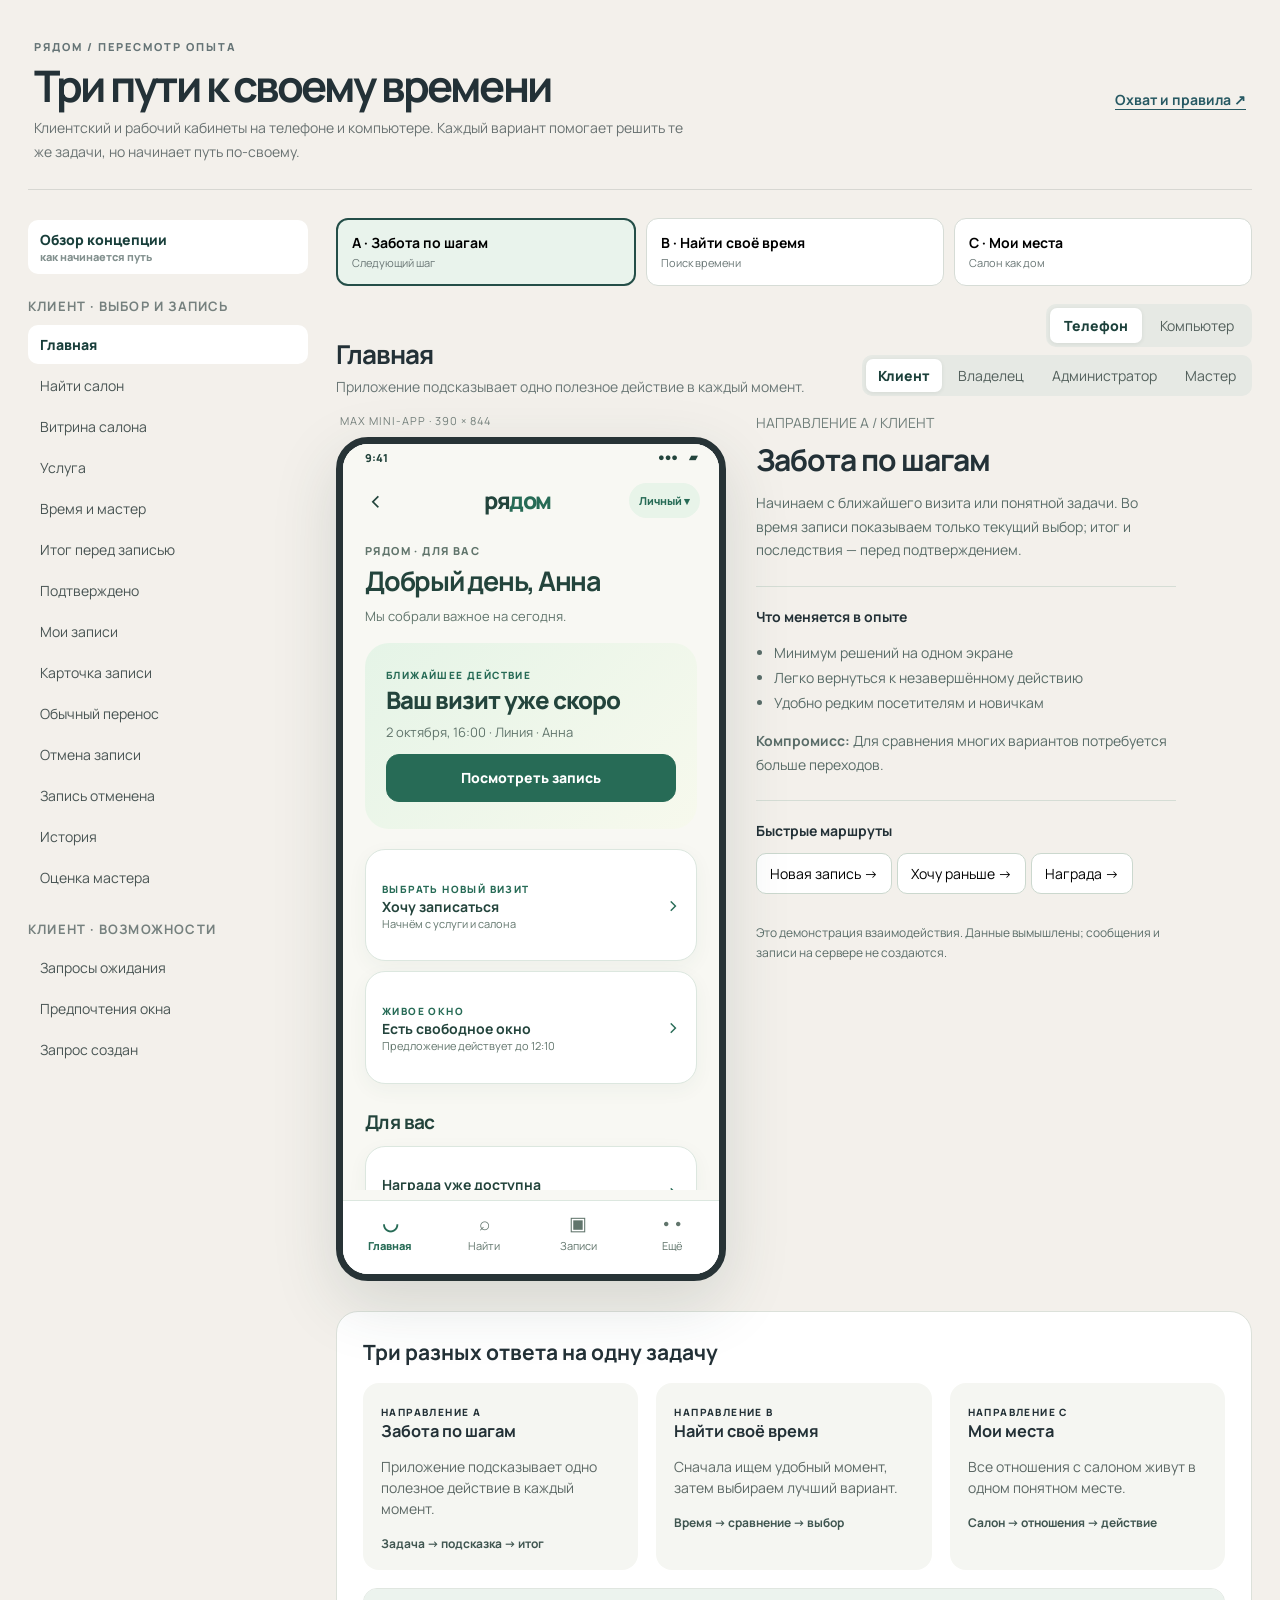
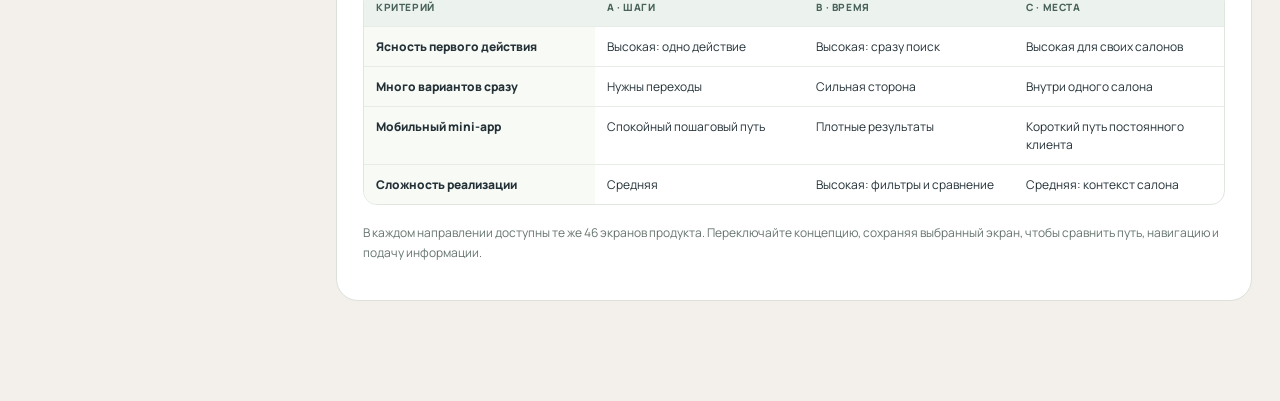
==== index.html @ b25e432c "Publish Ryadom UX design preview" ====
<!doctype html><html lang="ru"><head><meta charset="utf-8"><meta name="viewport" content="width=device-width,initial-scale=1"><title>Рядом · три пути к хорошему опыту</title><link rel="stylesheet" href="style.css"><link rel="stylesheet" href="desktop.css"></head><body><div id="app"></div><script src="desktop.js"></script><script src="app.js"></script></body></html>
---- style.css ----
@import url('https://fonts.googleapis.com/css2?family=DM+Sans:wght@400;500;600;700&family=Manrope:wght@400;500;600;700;800&display=swap');
:root{font-family:Manrope,Arial,sans-serif;color:#233137;background:#f3f0eb;font-size:14px}*{box-sizing:border-box}body{margin:0}button,input,select,textarea{font:inherit}button{cursor:pointer}button:focus-visible,input:focus-visible,select:focus-visible,textarea:focus-visible,a:focus-visible{outline:3px solid #e5885a;outline-offset:3px}button:disabled{cursor:not-allowed;opacity:.55}a{text-decoration:none;color:inherit}.page{min-height:100vh}.lab{max-width:1480px;margin:0 auto;padding:22px 28px 70px;display:grid;grid-template-columns:280px minmax(0,1fr);gap:28px}.lab-head{grid-column:1/-1;display:flex;justify-content:space-between;align-items:center;gap:28px;padding:14px 6px 26px;border-bottom:1px solid #d7d7d2}.lab-head h1{font-size:clamp(29px,3.4vw,52px);line-height:1.09;letter-spacing:-2.5px;margin:7px 0}.lab-head p{margin:0;color:#697272;max-width:665px;line-height:1.65}.lab-head .label{font-size:11px;letter-spacing:2px;font-weight:800;color:#657476}.link{color:#275963;font-weight:700;text-decoration:underline;text-underline-offset:4px}.lab-nav{position:sticky;top:20px;height:calc(100vh - 40px);overflow:auto;scrollbar-width:thin}.lab-nav h2{font-size:13px;letter-spacing:1.2px;text-transform:uppercase;color:#75807e;margin:23px 0 10px}.lab-nav button{display:block;width:100%;text-align:left;padding:10px 12px;border:0;border-radius:10px;background:none;color:#485453;margin:2px 0}.lab-nav button:hover,.lab-nav button.active{background:#fff;color:#183e3a;font-weight:800}.lab-nav small{font-size:11px;display:block;color:#82908e}.concepts{display:flex;gap:10px;flex-wrap:wrap;margin:0 0 18px}.concepts button{flex:1;min-width:128px;border:1px solid #d6dcd6;border-radius:12px;background:#fff;padding:13px 14px;text-align:left}.concepts button strong{display:block;font-size:14px}.concepts button small{font-size:11px;color:#697675}.concepts button.active{border:2px solid #244e48;background:#e9f3ec}.concepts button.active.b{border-color:#235071;background:#e9f1f5}.concepts button.active.c{border-color:#745333;background:#f7eee2}.stage{min-width:0}.stage-top{display:grid;grid-template-columns:1fr auto;gap:16px;align-items:end;margin-bottom:17px}.stage-top h2{font-size:26px;letter-spacing:-1px;margin:0}.stage-top p{color:#697675;margin:5px 0 0}.stage-top .mode{display:flex;gap:4px;padding:4px;background:#e6e9e4;border-radius:10px}.mode button{padding:7px 12px;border:0;border-radius:7px;background:transparent;color:#53605c}.mode button.active{background:#fff;color:#1c413b;font-weight:800;box-shadow:0 1px 4px #26333317}.stage-body{display:flex;gap:30px;align-items:flex-start}.device-wrap{flex:0 0 390px}.device-label{font-size:11px;letter-spacing:1px;color:#76817d;margin:0 0 9px 4px}.device{width:390px;height:844px;overflow:hidden;border-radius:32px;background:white;box-shadow:0 22px 65px #29403c26;border:7px solid #273336;position:relative}.device .app-screen{height:830px}.explain{flex:1;min-width:220px;max-width:420px}.explain .eyebrow{color:#72807c}.explain h3{font-size:30px;line-height:1.18;letter-spacing:-1px;margin:10px 0 14px}.explain p{line-height:1.68;color:#596c68}.explain .why{border-top:1px solid #d5ddd5;margin:24px 0;padding-top:20px}.explain .why h4{margin:0 0 8px}.explain ul{padding-left:18px;line-height:1.8;color:#596c68}.explain .journey button{margin:5px 5px 5px 0;padding:10px 13px;border:1px solid #cbd8ce;background:white;border-radius:10px}.compare{background:#fff;border:1px solid #dce1da;border-radius:22px;margin:30px 0;padding:26px}.compare h2{margin-top:0}.compare-grid{display:grid;grid-template-columns:repeat(3,1fr);gap:18px}.compare-grid article{padding:18px;border-radius:16px;background:#f5f6f2}.compare-grid h3{margin:0 0 7px}.compare-grid p{color:#5c6865;line-height:1.5}.compare-grid strong{font-size:12px;color:#3f5550}.bottom-note{font-size:12px;line-height:1.6;color:#66746d;margin-top:18px}.app-screen{--bg:#f8f8f3;--paper:#fff;--ink:#23443c;--muted:#61756c;--accent:#276b56;--light:#e8f4e9;--line:#dce7df;--radius:20px;background:var(--bg);color:var(--ink);font-family:Manrope,Arial,sans-serif;position:relative;overflow:hidden}.app-screen.b{--bg:#f1f5f7;--paper:#fff;--ink:#203748;--muted:#647b87;--accent:#225b83;--light:#dfeef5;--line:#d5e2e8;--radius:12px;font-family:'DM Sans',Arial,sans-serif}.app-screen.c{--bg:#fcf7f0;--paper:#fffefa;--ink:#49372b;--muted:#817162;--accent:#915e3f;--light:#f5e8d9;--line:#eaded1;--radius:27px;font-family:Manrope,Arial,sans-serif}.status{height:27px;display:flex;align-items:center;justify-content:space-between;padding:0 22px;font-size:11px;font-weight:800;background:var(--bg)}.app-top{height:59px;display:flex;align-items:center;justify-content:space-between;padding:0 19px}.app-top .brand{font-weight:800;letter-spacing:-1.5px;font-size:23px}.app-top .brand span{color:var(--accent)}.app-top .back{border:0;background:transparent;font-size:26px;color:var(--ink);width:44px;height:44px;text-align:left}.app-top .space{background:var(--light);border:0;color:var(--accent);border-radius:99px;font-size:11px;font-weight:800;padding:8px 10px}.scroll{height:calc(100% - 170px);overflow:auto;padding:13px 22px 35px;scrollbar-width:thin;scrollbar-color:var(--line) transparent}.app-screen.b .scroll{padding-top:6px}.app-screen.c .scroll{padding:18px 24px 35px}.bottom{height:74px;background:var(--paper);border-top:1px solid var(--line);display:flex;justify-content:space-around;align-items:center;padding-bottom:12px;position:absolute;bottom:0;width:100%}.bottom button{border:0;background:transparent;color:var(--muted);font-size:11px;min-width:70px;min-height:48px;display:flex;flex-direction:column;align-items:center;justify-content:center;gap:2px}.bottom button.active{color:var(--accent);font-weight:800}.bottom .ico{font-size:19px}.home-line{font-size:11px;color:var(--muted);font-weight:800;letter-spacing:1.4px;text-transform:uppercase;margin-bottom:8px}.app-screen h1{font-size:27px;line-height:1.14;letter-spacing:-1.25px;margin:0 0 10px}.app-screen h2{font-size:19px;letter-spacing:-.6px;margin:25px 0 11px}.app-screen h3{font-size:15px;margin:0 0 4px}.sub{color:var(--muted);line-height:1.55;font-size:13px;margin:0 0 16px}.paper{background:var(--paper);border:1px solid var(--line);border-radius:var(--radius);padding:16px;margin:10px 0;box-shadow:0 3px 12px #29433908}.app-screen.a .paper{box-shadow:0 6px 20px #2c543c0c}.app-screen.b .paper{box-shadow:none}.app-screen.c .paper{border-color:#efe5d8;box-shadow:0 9px 25px #7755380b}.paper.soft{background:var(--light);border-color:transparent}.paper.warn{background:#fff4e7;border-color:#f0dcc0}.paper.error{background:#fff0ec;border-color:#efc5ba}.paper.good{background:#e8f5ee;border-color:#c4e6d0}.row{display:flex;align-items:center;justify-content:space-between;gap:12px}.row>div{min-width:0}.row strong{font-size:14px}.mini{color:var(--muted);font-size:11px;line-height:1.5}.kicker{font-size:10px;font-weight:800;letter-spacing:1.4px;text-transform:uppercase;color:var(--accent)}.big{font-size:34px;font-weight:800;letter-spacing:-2px}.pill{display:inline-flex;padding:5px 9px;border-radius:99px;background:var(--light);color:var(--accent);font-size:10px;font-weight:800}.pill.warn{background:#fff0d6;color:#93651f}.pill.ok{background:#e1f2e5;color:#227548}.art{height:142px;border-radius:var(--radius);background:linear-gradient(140deg,#d5e7d8,#f1e7cf);position:relative;overflow:hidden;margin:12px 0 22px}.art:before,.art:after{content:'';position:absolute;border:15px solid #ffffff94;width:140px;height:140px;border-radius:50%;right:20px;top:-30px}.art:after{right:100px;top:45px;width:105px;height:105px;border-width:10px}.art span{position:absolute;left:21px;top:25px;font-size:27px;letter-spacing:-1px;font-weight:800;z-index:2;color:#315747;max-width:165px}.art small{position:absolute;left:21px;bottom:18px;z-index:2;color:#315747}.app-screen.b .art{background:linear-gradient(135deg,#d7eaf3,#a8c8dd);border-radius:12px}.app-screen.b .art span,.app-screen.b .art small{color:#1d4f70}.app-screen.c .art{background:linear-gradient(135deg,#efd7bb,#fcf0dc);height:180px}.app-screen.c .art span,.app-screen.c .art small{color:#79543a}.btn{width:100%;min-height:48px;border-radius:13px;border:1px solid var(--accent);background:var(--accent);color:white;font-weight:800;padding:10px 16px;text-align:center;margin:6px 0}.btn.secondary{background:var(--paper);color:var(--accent)}.btn.ghost{background:transparent;border-color:transparent;color:var(--accent);text-align:left;padding-left:0}.btn.danger{background:#a84739;border-color:#a84739}.app-screen.c .btn{border-radius:100px}.app-screen.b .btn{border-radius:9px}.btn.inline{width:auto;padding:9px 15px;min-height:42px}.app-screen input,.app-screen select,.app-screen textarea{border:1px solid var(--line);border-radius:12px;background:#fff;color:var(--ink);padding:11px 12px;width:100%;min-height:44px;outline:none}.app-screen textarea{min-height:80px}.app-screen label{display:block;font-size:12px;font-weight:700;margin:12px 0 5px}.app-screen .checks label{display:inline-flex;align-items:center;gap:6px;margin:4px 5px 4px 0;border:1px solid var(--line);padding:7px 8px;border-radius:10px;font-size:11px;min-height:40px}.app-screen .checks input{width:auto;min-height:0;accent-color:var(--accent)}.chips{display:flex;gap:7px;overflow:auto;padding:3px 0 7px;scrollbar-width:none}.chips button{flex:0 0 auto;min-height:39px;border:1px solid var(--line);border-radius:99px;padding:7px 13px;color:var(--ink);background:var(--paper);font-size:12px}.chips button.sel{background:var(--accent);border-color:var(--accent);color:white}.meta-list{display:grid;grid-template-columns:auto 1fr;gap:10px 16px;padding:6px 0}.meta-list dt{color:var(--muted);font-size:12px}.meta-list dd{margin:0;font-weight:700;font-size:13px;text-align:right}.divider{border:0;border-top:1px solid var(--line);margin:14px 0}.touch{display:block;width:100%;border:0;background:transparent;text-align:left;color:inherit;padding:0;min-height:44px}.touch+.touch{border-top:1px solid var(--line)}.touch:focus-visible{outline:3px solid #e5885a}.touch-row{display:flex;align-items:center;justify-content:space-between;gap:10px;padding:12px 0}.touch-row .arrow{font-size:22px;color:var(--accent)}.progress{display:flex;gap:7px}.progress i{flex:1;height:8px;border-radius:8px;background:var(--line)}.progress i.on{background:var(--accent)}.empty-icon{font-size:32px;display:block;margin-bottom:12px}.workspace-menu{display:grid;gap:8px}.workspace-menu button{border:1px solid var(--line);background:var(--paper);border-radius:14px;text-align:left;padding:16px;color:var(--ink);min-height:72px}.workspace-menu button strong{display:block}.workspace-menu button small{color:var(--muted)}.step-head{display:flex;gap:7px;margin:0 0 18px}.step-head i{height:4px;background:var(--line);flex:1;border-radius:4px}.step-head i.on{background:var(--accent)}.grid-two{display:grid;grid-template-columns:1fr 1fr;gap:9px}.choice{background:var(--paper);border:1px solid var(--line);border-radius:14px;padding:13px;text-align:left;color:var(--ink);min-height:68px;width:100%}.choice.sel{border:2px solid var(--accent);background:var(--light)}.choice strong{display:block}.choice small{color:var(--muted)}.app-screen.b .time-grid{display:grid;grid-template-columns:repeat(3,1fr);gap:8px}.time-grid button{border:1px solid var(--line);background:var(--paper);border-radius:11px;padding:12px 6px;color:var(--ink);min-height:52px;font-weight:700}.time-grid button.sel{background:var(--accent);color:white}.app-screen.c .time-grid{display:flex;overflow:auto;gap:8px}.app-screen.c .time-grid button{min-width:86px}.timeline{border-left:2px solid var(--line);margin-left:6px;padding-left:16px}.timeline article{position:relative;padding:4px 0 22px}.timeline article:before{content:'';position:absolute;left:-22px;top:7px;width:10px;height:10px;border-radius:50%;background:var(--accent)}.drawer{background:var(--paper);border-radius:22px 22px 0 0;padding:18px;border-top:1px solid var(--line)}.app-screen.b .drawer{border-radius:12px}.filter-band{background:var(--paper);border:1px solid var(--line);padding:12px;border-radius:12px;margin:8px 0}.search-input{display:flex;gap:7px;align-items:center;background:var(--paper);border:1px solid var(--line);border-radius:13px;padding:0 10px}.search-input input{border:0;background:transparent}.app-screen.c .salon-tabs{display:flex;gap:14px;border-bottom:1px solid var(--line);margin:10px 0 20px}.salon-tabs button{border:0;background:transparent;color:var(--muted);padding:10px 0;font-size:12px}.salon-tabs button.sel{color:var(--accent);font-weight:800;border-bottom:2px solid var(--accent)}.desktop{width:min(100%,1000px);min-height:670px;background:var(--bg);border:1px solid var(--line);border-radius:22px;overflow:hidden;display:grid;grid-template-columns:206px 1fr;box-shadow:0 20px 50px #29403c17}.desktop aside{background:var(--paper);border-right:1px solid var(--line);padding:25px 15px}.desktop aside strong{display:block;font-size:22px;margin:0 0 20px}.desktop aside button{width:100%;border:0;background:transparent;border-radius:10px;padding:12px;text-align:left;color:var(--muted)}.desktop aside button.sel{background:var(--light);color:var(--accent);font-weight:800}.desktop main{padding:30px 33px}.desktop h2{margin:0;font-size:26px}.desktop .board{display:grid;grid-template-columns:repeat(3,1fr);gap:12px;margin-top:22px}.desktop .paper{margin:0}.desktop .table{background:var(--paper);border:1px solid var(--line);border-radius:16px;margin-top:22px;overflow:hidden}.desktop .table-row{display:grid;grid-template-columns:1fr 1fr 1.4fr .8fr;padding:15px 20px;border-bottom:1px solid var(--line);font-size:13px}.desktop .table-row:last-child{border:0}.desktop .table-row.head{font-size:11px;font-weight:800;color:var(--muted)}.desktop .wide-timeline{display:grid;grid-template-columns:58px repeat(3,1fr);gap:8px;margin-top:20px}.desktop .wide-timeline>div{border-bottom:1px solid var(--line);min-height:65px;padding:6px;font-size:12px}.desktop .wide-timeline .block{background:var(--light);border-radius:10px;padding:12px;font-size:13px}.desktop .workhero{display:flex;justify-content:space-between;gap:18px;margin-top:10px}.desktop .workhero p{color:var(--muted)}.desktop .workhero button{width:auto;padding:10px 18px}.app-screen.b .step-head{display:none}.app-screen.b .booking-layout .paper{border-left:3px solid var(--accent)}.app-screen.c .booking-layout .paper{border-radius:25px}.app-screen.c .salon-header{font-size:11px;color:var(--accent);font-weight:800;letter-spacing:.9px;text-transform:uppercase}.app-screen.a .task-hero{background:linear-gradient(135deg,#e5f4e7,#f7f9ed);border-radius:24px;padding:21px;margin:5px 0 20px}.task-hero .big{font-size:24px;letter-spacing:-1px}.app-screen.b .task-hero{background:#dcecf5;border-radius:12px}.app-screen.c .task-hero{background:#f7e9d8;border-radius:28px}.app-screen.b .search-heading{font-size:32px}.app-screen.c .salon-portal{border-radius:27px;background:var(--light);padding:20px}.app-screen.c .salon-portal h1{margin:4px 0}.top-actions{display:flex;gap:6px;align-items:center}.top-actions button{border:0;background:var(--light);color:var(--accent);min-height:35px;border-radius:99px;padding:5px 10px;font-size:11px;font-weight:800}.spark{font-size:21px;color:var(--accent)}@media(max-width:1100px){.stage-body{flex-direction:column}.lab{grid-template-columns:230px minmax(0,1fr)}.device-wrap{flex:0 0 auto}}@media(max-width:760px){.lab{display:block;padding:16px 12px}.lab-head{display:block;padding-bottom:14px}.lab-head h1{letter-spacing:-1.5px}.lab-head p{font-size:12px}.lab-nav{position:static;height:auto;max-height:120px;overflow:auto;display:flex;gap:10px;align-items:flex-start;border-bottom:1px solid #ddd;padding:0 0 10px}.lab-nav h2{display:none}.lab-nav button{width:auto;white-space:nowrap;border:1px solid #d9ded8;padding:8px 12px}.stage-top{display:block}.stage-top h2{font-size:20px}.stage-body{align-items:center;gap:14px}.device{max-width:calc(100vw - 24px);height:844px}.device-wrap{max-width:100%}.explain{padding:12px}.compare-grid{grid-template-columns:1fr}.compare{padding:18px}.stage-top .mode{margin:10px 0}}
.comparison-table{margin-top:18px;border:1px solid #e0e6e0;border-radius:14px;overflow:hidden}.comparison-row{display:grid;grid-template-columns:1.1fr repeat(3,1fr);border-top:1px solid #e7ece6}.comparison-row:first-child{border-top:0}.comparison-row span{padding:11px 12px;font-size:12px;line-height:1.45}.comparison-row span:first-child{font-weight:800;background:#f8faf6}.comparison-row.head{background:#ecf3ee;color:#49635a;font-weight:800}.comparison-row.head span{font-size:10px;letter-spacing:.6px}.comparison-row.head span:first-child{background:#ecf3ee}@media(max-width:760px){.comparison-table{overflow-x:auto}.comparison-row{min-width:650px}}
---- desktop.css ----
.stage-controls{display:flex;flex-direction:column;align-items:flex-end;gap:8px}.view-mode{display:flex;gap:4px;padding:4px;background:#e6e9e4;border-radius:10px}.view-mode button{border:0;border-radius:7px;background:transparent;color:#53605c;padding:8px 14px}.view-mode button.active{background:#fff;color:#1c413b;font-weight:800;box-shadow:0 1px 4px #26333317}.desktop-preview{width:100%;overflow-x:auto;padding-bottom:15px;scrollbar-width:thin}.desktop-preview .device-label{margin-bottom:10px}.desktop-product{width:100%;min-width:960px;min-height:780px;display:grid;grid-template-columns:214px minmax(0,1fr);border:1px solid var(--line);border-radius:22px;box-shadow:0 20px 50px #29403c16}.desktop-rail{background:var(--paper);border-right:1px solid var(--line);padding:27px 14px 20px;display:flex;flex-direction:column}.desktop-logo{font-size:27px;font-weight:800;letter-spacing:-2px;margin:0 10px;color:var(--ink)}.desktop-logo span{color:var(--accent)}.desktop-rail-caption{margin:3px 10px 27px;color:var(--muted);font-size:11px}.desktop-rail nav{display:grid;gap:3px}.desktop-rail nav button,.desktop-switch{border:0;background:transparent;text-align:left;padding:11px 13px;min-height:42px;border-radius:10px;color:var(--muted);font-size:12px}.desktop-rail nav button:hover,.desktop-rail nav button.active{background:var(--light);color:var(--accent);font-weight:800}.desktop-switch{margin-top:auto;color:var(--accent);font-weight:800}.desktop-workspace{min-width:0}.desktop-bar{height:64px;border-bottom:1px solid var(--line);display:flex;align-items:center;justify-content:space-between;padding:0 30px;background:var(--paper);font-size:12px;color:var(--muted)}.desktop-bar span:first-child{color:var(--ink);font-weight:800}.desktop-columns{display:grid;grid-template-columns:minmax(0,1fr) 260px;gap:24px;padding:28px;min-height:710px}.desktop-content{min-width:0}.desktop-content h1{font-size:34px;letter-spacing:-1.5px}.desktop-content h2{font-size:21px;margin-top:25px}.desktop-content .sub{font-size:14px}.desktop-content .home-line{margin-bottom:12px}.desktop-content .paper{padding:18px}.desktop-content>.btn,.desktop-content>form>.btn{width:auto;min-width:220px;margin-right:9px}.desktop-content .task-hero{padding:28px}.desktop-content .task-hero .big{font-size:30px}.desktop-content .task-hero .btn{width:auto;min-width:220px}.desktop-content .art{height:220px}.desktop-content .art span{font-size:36px;max-width:300px}.desktop-content .salon-portal{padding:28px}.desktop-content .salon-portal .btn{max-width:260px}.desktop-content .grid-two{gap:14px}.desktop-content .time-grid{display:grid;grid-template-columns:repeat(4,minmax(0,1fr));gap:9px}.desktop-context{border-left:1px solid var(--line);padding-left:23px}.desktop-context h3{font-size:19px;line-height:1.3;margin:9px 0 14px}.desktop-context .paper{padding:13px;margin:12px 0}.desktop-context .touch-row{padding:2px 0}.context-stat{display:flex;align-items:baseline;gap:9px;padding:12px 0;border-bottom:1px solid var(--line)}.context-stat b{font-size:27px;color:var(--accent)}.context-stat span{font-size:12px;color:var(--muted)}.desktop-steps{list-style:none;margin:10px 0 22px;padding:0;counter-reset:step}.desktop-steps li{counter-increment:step;position:relative;padding:0 0 18px 32px}.desktop-steps li:before{content:counter(step);position:absolute;left:0;top:0;width:22px;height:22px;display:grid;place-items:center;border-radius:50%;background:var(--light);color:var(--accent);font-size:11px;font-weight:800}.desktop-steps b{display:block;font-size:12px}.desktop-steps span{display:block;font-size:11px;color:var(--muted)}.desktop-product.b{grid-template-columns:195px minmax(0,1fr)}.desktop-product.b .desktop-columns{grid-template-columns:minmax(0,1fr) 285px}.desktop-product.b .desktop-content .paper{border-radius:10px}.desktop-product.b .desktop-content .search-input{max-width:480px}.desktop-product.c{grid-template-columns:230px minmax(0,1fr)}.desktop-product.c .desktop-rail{background:#fff9f0}.desktop-product.c .desktop-context{background:#fffaf4;border:1px solid var(--line);border-radius:23px;padding:20px;height:max-content}.desktop-preview .desktop{min-width:960px;width:100%}@media(max-width:1100px){.stage-top{display:block}.stage-controls{align-items:flex-start;margin-top:12px}.desktop-preview{max-width:calc(100vw - 300px)}}@media(max-width:760px){.desktop-preview{max-width:calc(100vw - 24px)}.stage-controls{align-items:stretch}.view-mode{align-self:flex-start}.desktop-columns{padding:22px}}
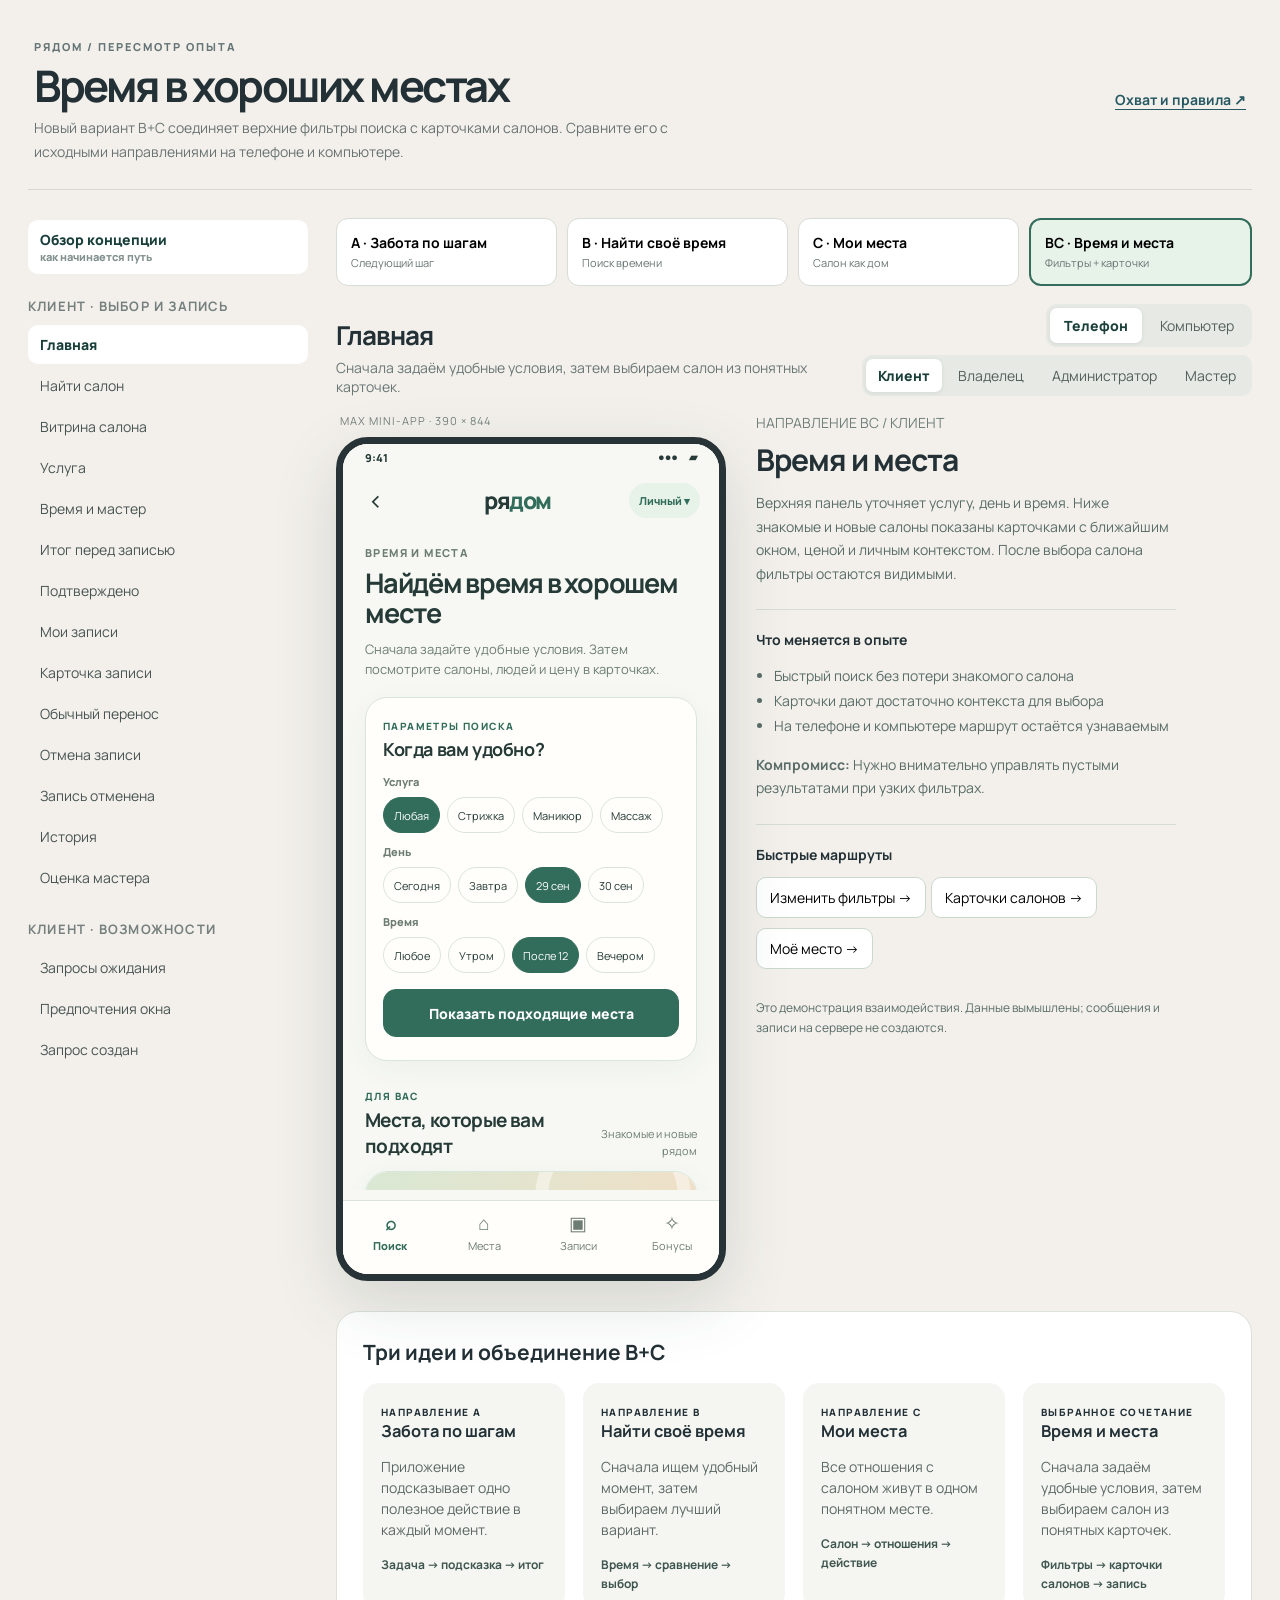
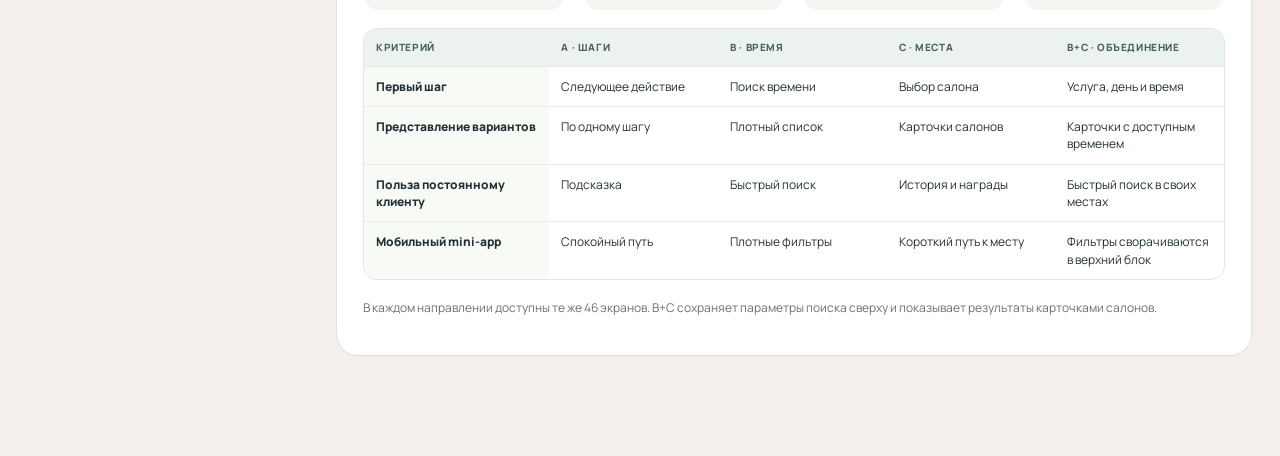
==== commit 11938553: "Add combined B+C search and salon card experience" ====
--- a/index.html
+++ b/index.html
@@ -1 +1 @@
-<!doctype html><html lang="ru"><head><meta charset="utf-8"><meta name="viewport" content="width=device-width,initial-scale=1"><title>Рядом · три пути к хорошему опыту</title><link rel="stylesheet" href="style.css"><link rel="stylesheet" href="desktop.css"></head><body><div id="app"></div><script src="desktop.js"></script><script src="app.js"></script></body></html>
+<!doctype html><html lang="ru"><head><meta charset="utf-8"><meta name="viewport" content="width=device-width,initial-scale=1"><title>Рядом · время и места</title><link rel="stylesheet" href="style.css?v=bc1"><link rel="stylesheet" href="desktop.css?v=bc2"></head><body><div id="app"></div><script src="desktop.js?v=bc1"></script><script src="app.js?v=bc1"></script></body></html>
--- a/style.css
+++ b/style.css
@@ -1,3 +1,4 @@
 @import url('https://fonts.googleapis.com/css2?family=DM+Sans:wght@400;500;600;700&family=Manrope:wght@400;500;600;700;800&display=swap');
 :root{font-family:Manrope,Arial,sans-serif;color:#233137;background:#f3f0eb;font-size:14px}*{box-sizing:border-box}body{margin:0}button,input,select,textarea{font:inherit}button{cursor:pointer}button:focus-visible,input:focus-visible,select:focus-visible,textarea:focus-visible,a:focus-visible{outline:3px solid #e5885a;outline-offset:3px}button:disabled{cursor:not-allowed;opacity:.55}a{text-decoration:none;color:inherit}.page{min-height:100vh}.lab{max-width:1480px;margin:0 auto;padding:22px 28px 70px;display:grid;grid-template-columns:280px minmax(0,1fr);gap:28px}.lab-head{grid-column:1/-1;display:flex;justify-content:space-between;align-items:center;gap:28px;padding:14px 6px 26px;border-bottom:1px solid #d7d7d2}.lab-head h1{font-size:clamp(29px,3.4vw,52px);line-height:1.09;letter-spacing:-2.5px;margin:7px 0}.lab-head p{margin:0;color:#697272;max-width:665px;line-height:1.65}.lab-head .label{font-size:11px;letter-spacing:2px;font-weight:800;color:#657476}.link{color:#275963;font-weight:700;text-decoration:underline;text-underline-offset:4px}.lab-nav{position:sticky;top:20px;height:calc(100vh - 40px);overflow:auto;scrollbar-width:thin}.lab-nav h2{font-size:13px;letter-spacing:1.2px;text-transform:uppercase;color:#75807e;margin:23px 0 10px}.lab-nav button{display:block;width:100%;text-align:left;padding:10px 12px;border:0;border-radius:10px;background:none;color:#485453;margin:2px 0}.lab-nav button:hover,.lab-nav button.active{background:#fff;color:#183e3a;font-weight:800}.lab-nav small{font-size:11px;display:block;color:#82908e}.concepts{display:flex;gap:10px;flex-wrap:wrap;margin:0 0 18px}.concepts button{flex:1;min-width:128px;border:1px solid #d6dcd6;border-radius:12px;background:#fff;padding:13px 14px;text-align:left}.concepts button strong{display:block;font-size:14px}.concepts button small{font-size:11px;color:#697675}.concepts button.active{border:2px solid #244e48;background:#e9f3ec}.concepts button.active.b{border-color:#235071;background:#e9f1f5}.concepts button.active.c{border-color:#745333;background:#f7eee2}.stage{min-width:0}.stage-top{display:grid;grid-template-columns:1fr auto;gap:16px;align-items:end;margin-bottom:17px}.stage-top h2{font-size:26px;letter-spacing:-1px;margin:0}.stage-top p{color:#697675;margin:5px 0 0}.stage-top .mode{display:flex;gap:4px;padding:4px;background:#e6e9e4;border-radius:10px}.mode button{padding:7px 12px;border:0;border-radius:7px;background:transparent;color:#53605c}.mode button.active{background:#fff;color:#1c413b;font-weight:800;box-shadow:0 1px 4px #26333317}.stage-body{display:flex;gap:30px;align-items:flex-start}.device-wrap{flex:0 0 390px}.device-label{font-size:11px;letter-spacing:1px;color:#76817d;margin:0 0 9px 4px}.device{width:390px;height:844px;overflow:hidden;border-radius:32px;background:white;box-shadow:0 22px 65px #29403c26;border:7px solid #273336;position:relative}.device .app-screen{height:830px}.explain{flex:1;min-width:220px;max-width:420px}.explain .eyebrow{color:#72807c}.explain h3{font-size:30px;line-height:1.18;letter-spacing:-1px;margin:10px 0 14px}.explain p{line-height:1.68;color:#596c68}.explain .why{border-top:1px solid #d5ddd5;margin:24px 0;padding-top:20px}.explain .why h4{margin:0 0 8px}.explain ul{padding-left:18px;line-height:1.8;color:#596c68}.explain .journey button{margin:5px 5px 5px 0;padding:10px 13px;border:1px solid #cbd8ce;background:white;border-radius:10px}.compare{background:#fff;border:1px solid #dce1da;border-radius:22px;margin:30px 0;padding:26px}.compare h2{margin-top:0}.compare-grid{display:grid;grid-template-columns:repeat(3,1fr);gap:18px}.compare-grid article{padding:18px;border-radius:16px;background:#f5f6f2}.compare-grid h3{margin:0 0 7px}.compare-grid p{color:#5c6865;line-height:1.5}.compare-grid strong{font-size:12px;color:#3f5550}.bottom-note{font-size:12px;line-height:1.6;color:#66746d;margin-top:18px}.app-screen{--bg:#f8f8f3;--paper:#fff;--ink:#23443c;--muted:#61756c;--accent:#276b56;--light:#e8f4e9;--line:#dce7df;--radius:20px;background:var(--bg);color:var(--ink);font-family:Manrope,Arial,sans-serif;position:relative;overflow:hidden}.app-screen.b{--bg:#f1f5f7;--paper:#fff;--ink:#203748;--muted:#647b87;--accent:#225b83;--light:#dfeef5;--line:#d5e2e8;--radius:12px;font-family:'DM Sans',Arial,sans-serif}.app-screen.c{--bg:#fcf7f0;--paper:#fffefa;--ink:#49372b;--muted:#817162;--accent:#915e3f;--light:#f5e8d9;--line:#eaded1;--radius:27px;font-family:Manrope,Arial,sans-serif}.status{height:27px;display:flex;align-items:center;justify-content:space-between;padding:0 22px;font-size:11px;font-weight:800;background:var(--bg)}.app-top{height:59px;display:flex;align-items:center;justify-content:space-between;padding:0 19px}.app-top .brand{font-weight:800;letter-spacing:-1.5px;font-size:23px}.app-top .brand span{color:var(--accent)}.app-top .back{border:0;background:transparent;font-size:26px;color:var(--ink);width:44px;height:44px;text-align:left}.app-top .space{background:var(--light);border:0;color:var(--accent);border-radius:99px;font-size:11px;font-weight:800;padding:8px 10px}.scroll{height:calc(100% - 170px);overflow:auto;padding:13px 22px 35px;scrollbar-width:thin;scrollbar-color:var(--line) transparent}.app-screen.b .scroll{padding-top:6px}.app-screen.c .scroll{padding:18px 24px 35px}.bottom{height:74px;background:var(--paper);border-top:1px solid var(--line);display:flex;justify-content:space-around;align-items:center;padding-bottom:12px;position:absolute;bottom:0;width:100%}.bottom button{border:0;background:transparent;color:var(--muted);font-size:11px;min-width:70px;min-height:48px;display:flex;flex-direction:column;align-items:center;justify-content:center;gap:2px}.bottom button.active{color:var(--accent);font-weight:800}.bottom .ico{font-size:19px}.home-line{font-size:11px;color:var(--muted);font-weight:800;letter-spacing:1.4px;text-transform:uppercase;margin-bottom:8px}.app-screen h1{font-size:27px;line-height:1.14;letter-spacing:-1.25px;margin:0 0 10px}.app-screen h2{font-size:19px;letter-spacing:-.6px;margin:25px 0 11px}.app-screen h3{font-size:15px;margin:0 0 4px}.sub{color:var(--muted);line-height:1.55;font-size:13px;margin:0 0 16px}.paper{background:var(--paper);border:1px solid var(--line);border-radius:var(--radius);padding:16px;margin:10px 0;box-shadow:0 3px 12px #29433908}.app-screen.a .paper{box-shadow:0 6px 20px #2c543c0c}.app-screen.b .paper{box-shadow:none}.app-screen.c .paper{border-color:#efe5d8;box-shadow:0 9px 25px #7755380b}.paper.soft{background:var(--light);border-color:transparent}.paper.warn{background:#fff4e7;border-color:#f0dcc0}.paper.error{background:#fff0ec;border-color:#efc5ba}.paper.good{background:#e8f5ee;border-color:#c4e6d0}.row{display:flex;align-items:center;justify-content:space-between;gap:12px}.row>div{min-width:0}.row strong{font-size:14px}.mini{color:var(--muted);font-size:11px;line-height:1.5}.kicker{font-size:10px;font-weight:800;letter-spacing:1.4px;text-transform:uppercase;color:var(--accent)}.big{font-size:34px;font-weight:800;letter-spacing:-2px}.pill{display:inline-flex;padding:5px 9px;border-radius:99px;background:var(--light);color:var(--accent);font-size:10px;font-weight:800}.pill.warn{background:#fff0d6;color:#93651f}.pill.ok{background:#e1f2e5;color:#227548}.art{height:142px;border-radius:var(--radius);background:linear-gradient(140deg,#d5e7d8,#f1e7cf);position:relative;overflow:hidden;margin:12px 0 22px}.art:before,.art:after{content:'';position:absolute;border:15px solid #ffffff94;width:140px;height:140px;border-radius:50%;right:20px;top:-30px}.art:after{right:100px;top:45px;width:105px;height:105px;border-width:10px}.art span{position:absolute;left:21px;top:25px;font-size:27px;letter-spacing:-1px;font-weight:800;z-index:2;color:#315747;max-width:165px}.art small{position:absolute;left:21px;bottom:18px;z-index:2;color:#315747}.app-screen.b .art{background:linear-gradient(135deg,#d7eaf3,#a8c8dd);border-radius:12px}.app-screen.b .art span,.app-screen.b .art small{color:#1d4f70}.app-screen.c .art{background:linear-gradient(135deg,#efd7bb,#fcf0dc);height:180px}.app-screen.c .art span,.app-screen.c .art small{color:#79543a}.btn{width:100%;min-height:48px;border-radius:13px;border:1px solid var(--accent);background:var(--accent);color:white;font-weight:800;padding:10px 16px;text-align:center;margin:6px 0}.btn.secondary{background:var(--paper);color:var(--accent)}.btn.ghost{background:transparent;border-color:transparent;color:var(--accent);text-align:left;padding-left:0}.btn.danger{background:#a84739;border-color:#a84739}.app-screen.c .btn{border-radius:100px}.app-screen.b .btn{border-radius:9px}.btn.inline{width:auto;padding:9px 15px;min-height:42px}.app-screen input,.app-screen select,.app-screen textarea{border:1px solid var(--line);border-radius:12px;background:#fff;color:var(--ink);padding:11px 12px;width:100%;min-height:44px;outline:none}.app-screen textarea{min-height:80px}.app-screen label{display:block;font-size:12px;font-weight:700;margin:12px 0 5px}.app-screen .checks label{display:inline-flex;align-items:center;gap:6px;margin:4px 5px 4px 0;border:1px solid var(--line);padding:7px 8px;border-radius:10px;font-size:11px;min-height:40px}.app-screen .checks input{width:auto;min-height:0;accent-color:var(--accent)}.chips{display:flex;gap:7px;overflow:auto;padding:3px 0 7px;scrollbar-width:none}.chips button{flex:0 0 auto;min-height:39px;border:1px solid var(--line);border-radius:99px;padding:7px 13px;color:var(--ink);background:var(--paper);font-size:12px}.chips button.sel{background:var(--accent);border-color:var(--accent);color:white}.meta-list{display:grid;grid-template-columns:auto 1fr;gap:10px 16px;padding:6px 0}.meta-list dt{color:var(--muted);font-size:12px}.meta-list dd{margin:0;font-weight:700;font-size:13px;text-align:right}.divider{border:0;border-top:1px solid var(--line);margin:14px 0}.touch{display:block;width:100%;border:0;background:transparent;text-align:left;color:inherit;padding:0;min-height:44px}.touch+.touch{border-top:1px solid var(--line)}.touch:focus-visible{outline:3px solid #e5885a}.touch-row{display:flex;align-items:center;justify-content:space-between;gap:10px;padding:12px 0}.touch-row .arrow{font-size:22px;color:var(--accent)}.progress{display:flex;gap:7px}.progress i{flex:1;height:8px;border-radius:8px;background:var(--line)}.progress i.on{background:var(--accent)}.empty-icon{font-size:32px;display:block;margin-bottom:12px}.workspace-menu{display:grid;gap:8px}.workspace-menu button{border:1px solid var(--line);background:var(--paper);border-radius:14px;text-align:left;padding:16px;color:var(--ink);min-height:72px}.workspace-menu button strong{display:block}.workspace-menu button small{color:var(--muted)}.step-head{display:flex;gap:7px;margin:0 0 18px}.step-head i{height:4px;background:var(--line);flex:1;border-radius:4px}.step-head i.on{background:var(--accent)}.grid-two{display:grid;grid-template-columns:1fr 1fr;gap:9px}.choice{background:var(--paper);border:1px solid var(--line);border-radius:14px;padding:13px;text-align:left;color:var(--ink);min-height:68px;width:100%}.choice.sel{border:2px solid var(--accent);background:var(--light)}.choice strong{display:block}.choice small{color:var(--muted)}.app-screen.b .time-grid{display:grid;grid-template-columns:repeat(3,1fr);gap:8px}.time-grid button{border:1px solid var(--line);background:var(--paper);border-radius:11px;padding:12px 6px;color:var(--ink);min-height:52px;font-weight:700}.time-grid button.sel{background:var(--accent);color:white}.app-screen.c .time-grid{display:flex;overflow:auto;gap:8px}.app-screen.c .time-grid button{min-width:86px}.timeline{border-left:2px solid var(--line);margin-left:6px;padding-left:16px}.timeline article{position:relative;padding:4px 0 22px}.timeline article:before{content:'';position:absolute;left:-22px;top:7px;width:10px;height:10px;border-radius:50%;background:var(--accent)}.drawer{background:var(--paper);border-radius:22px 22px 0 0;padding:18px;border-top:1px solid var(--line)}.app-screen.b .drawer{border-radius:12px}.filter-band{background:var(--paper);border:1px solid var(--line);padding:12px;border-radius:12px;margin:8px 0}.search-input{display:flex;gap:7px;align-items:center;background:var(--paper);border:1px solid var(--line);border-radius:13px;padding:0 10px}.search-input input{border:0;background:transparent}.app-screen.c .salon-tabs{display:flex;gap:14px;border-bottom:1px solid var(--line);margin:10px 0 20px}.salon-tabs button{border:0;background:transparent;color:var(--muted);padding:10px 0;font-size:12px}.salon-tabs button.sel{color:var(--accent);font-weight:800;border-bottom:2px solid var(--accent)}.desktop{width:min(100%,1000px);min-height:670px;background:var(--bg);border:1px solid var(--line);border-radius:22px;overflow:hidden;display:grid;grid-template-columns:206px 1fr;box-shadow:0 20px 50px #29403c17}.desktop aside{background:var(--paper);border-right:1px solid var(--line);padding:25px 15px}.desktop aside strong{display:block;font-size:22px;margin:0 0 20px}.desktop aside button{width:100%;border:0;background:transparent;border-radius:10px;padding:12px;text-align:left;color:var(--muted)}.desktop aside button.sel{background:var(--light);color:var(--accent);font-weight:800}.desktop main{padding:30px 33px}.desktop h2{margin:0;font-size:26px}.desktop .board{display:grid;grid-template-columns:repeat(3,1fr);gap:12px;margin-top:22px}.desktop .paper{margin:0}.desktop .table{background:var(--paper);border:1px solid var(--line);border-radius:16px;margin-top:22px;overflow:hidden}.desktop .table-row{display:grid;grid-template-columns:1fr 1fr 1.4fr .8fr;padding:15px 20px;border-bottom:1px solid var(--line);font-size:13px}.desktop .table-row:last-child{border:0}.desktop .table-row.head{font-size:11px;font-weight:800;color:var(--muted)}.desktop .wide-timeline{display:grid;grid-template-columns:58px repeat(3,1fr);gap:8px;margin-top:20px}.desktop .wide-timeline>div{border-bottom:1px solid var(--line);min-height:65px;padding:6px;font-size:12px}.desktop .wide-timeline .block{background:var(--light);border-radius:10px;padding:12px;font-size:13px}.desktop .workhero{display:flex;justify-content:space-between;gap:18px;margin-top:10px}.desktop .workhero p{color:var(--muted)}.desktop .workhero button{width:auto;padding:10px 18px}.app-screen.b .step-head{display:none}.app-screen.b .booking-layout .paper{border-left:3px solid var(--accent)}.app-screen.c .booking-layout .paper{border-radius:25px}.app-screen.c .salon-header{font-size:11px;color:var(--accent);font-weight:800;letter-spacing:.9px;text-transform:uppercase}.app-screen.a .task-hero{background:linear-gradient(135deg,#e5f4e7,#f7f9ed);border-radius:24px;padding:21px;margin:5px 0 20px}.task-hero .big{font-size:24px;letter-spacing:-1px}.app-screen.b .task-hero{background:#dcecf5;border-radius:12px}.app-screen.c .task-hero{background:#f7e9d8;border-radius:28px}.app-screen.b .search-heading{font-size:32px}.app-screen.c .salon-portal{border-radius:27px;background:var(--light);padding:20px}.app-screen.c .salon-portal h1{margin:4px 0}.top-actions{display:flex;gap:6px;align-items:center}.top-actions button{border:0;background:var(--light);color:var(--accent);min-height:35px;border-radius:99px;padding:5px 10px;font-size:11px;font-weight:800}.spark{font-size:21px;color:var(--accent)}@media(max-width:1100px){.stage-body{flex-direction:column}.lab{grid-template-columns:230px minmax(0,1fr)}.device-wrap{flex:0 0 auto}}@media(max-width:760px){.lab{display:block;padding:16px 12px}.lab-head{display:block;padding-bottom:14px}.lab-head h1{letter-spacing:-1.5px}.lab-head p{font-size:12px}.lab-nav{position:static;height:auto;max-height:120px;overflow:auto;display:flex;gap:10px;align-items:flex-start;border-bottom:1px solid #ddd;padding:0 0 10px}.lab-nav h2{display:none}.lab-nav button{width:auto;white-space:nowrap;border:1px solid #d9ded8;padding:8px 12px}.stage-top{display:block}.stage-top h2{font-size:20px}.stage-body{align-items:center;gap:14px}.device{max-width:calc(100vw - 24px);height:844px}.device-wrap{max-width:100%}.explain{padding:12px}.compare-grid{grid-template-columns:1fr}.compare{padding:18px}.stage-top .mode{margin:10px 0}}
 .comparison-table{margin-top:18px;border:1px solid #e0e6e0;border-radius:14px;overflow:hidden}.comparison-row{display:grid;grid-template-columns:1.1fr repeat(3,1fr);border-top:1px solid #e7ece6}.comparison-row:first-child{border-top:0}.comparison-row span{padding:11px 12px;font-size:12px;line-height:1.45}.comparison-row span:first-child{font-weight:800;background:#f8faf6}.comparison-row.head{background:#ecf3ee;color:#49635a;font-weight:800}.comparison-row.head span{font-size:10px;letter-spacing:.6px}.comparison-row.head span:first-child{background:#ecf3ee}@media(max-width:760px){.comparison-table{overflow-x:auto}.comparison-row{min-width:650px}}
+.app-screen.bc{--bg:#f7f8f4;--paper:#fffefa;--ink:#263b37;--muted:#6d7d73;--accent:#326c5a;--light:#e7f2e9;--line:#dae5db;--radius:22px}.concepts button.active.bc{border-color:#326c5a;background:#e7f2e9}.app-screen.bc .scroll{padding:15px 22px 35px}.app-screen.bc .art{background:linear-gradient(135deg,#d8e6d6,#f3dfc3)}.hybrid-filters{border:1px solid var(--line);border-radius:22px;background:var(--paper);padding:17px;margin:18px 0 24px;box-shadow:0 8px 30px #3558440c}.hybrid-filter-title{margin-bottom:13px}.hybrid-filter-title strong{display:block;font-size:18px;letter-spacing:-.4px;margin-top:3px}.hybrid-filter-grid{display:grid;gap:10px}.filter-label{display:block;font-size:11px;font-weight:800;color:var(--muted);margin-bottom:5px}.hybrid-filters .chips{padding-bottom:1px}.hybrid-filters .chips button{font-size:11px;min-height:36px;padding:6px 10px}.hybrid-filters>.btn{margin-top:15px}.hybrid-section-head{display:flex;justify-content:space-between;align-items:end;gap:10px;margin:20px 0 12px}.hybrid-section-head h2{margin:3px 0 0}.hybrid-section-head>.mini{max-width:110px;text-align:right}.place-list{display:grid;gap:13px}.place-card{border:1px solid var(--line);background:var(--paper);border-radius:23px;overflow:hidden;box-shadow:0 7px 25px #365a4010}.place-card-art{height:86px;display:flex;flex-direction:column;justify-content:center;padding:15px 19px;position:relative;overflow:hidden}.place-card-art:after{content:'';width:130px;height:130px;border:13px solid #ffffff70;border-radius:50%;position:absolute;right:5px;top:-52px}.place-card-art.hair{background:linear-gradient(110deg,#d9e8d4,#f1dfc6)}.place-card-art.nails{background:linear-gradient(110deg,#f1dcd3,#f5ece1)}.place-card-art.care{background:linear-gradient(110deg,#d8e5dc,#e2e9d8)}.place-card-art span{font-size:24px;font-weight:800;letter-spacing:-.8px;position:relative;z-index:1}.place-card-art small{font-size:11px;color:var(--muted);position:relative;z-index:1}.place-card-art.hero{height:155px;border-radius:22px;margin:13px 0 18px}.place-card-art.hero span{font-size:27px;max-width:220px}.place-card-body{padding:15px 17px}.place-card-body h3{font-size:18px;margin:3px 0 2px}.place-card-body>p{margin:0}.place-availability{display:flex;justify-content:space-between;align-items:center;gap:12px;background:var(--light);border-radius:14px;padding:11px;margin:13px 0}.place-availability span strong,.place-availability span small{display:block}.place-availability span strong{font-size:12px}.place-availability span small{font-size:10px;color:var(--muted)}.place-availability>strong{font-size:13px;white-space:nowrap}.place-card-foot{display:flex;align-items:center;flex-wrap:wrap;gap:7px}.place-card-foot>span{flex:1 1 100%;font-size:11px;color:var(--muted)}.place-card-foot button{border:1px solid var(--accent);background:var(--accent);color:#fff;border-radius:10px;padding:9px 11px;min-height:40px;font-weight:800;font-size:11px}.place-card-foot button.text-link{border-color:transparent;background:transparent;color:var(--accent)}.hybrid-search-summary{display:flex;justify-content:space-between;align-items:center;gap:10px;border:1px solid var(--line);background:var(--paper);padding:10px 12px;border-radius:12px;margin:0 0 19px;font-size:11px;color:var(--muted)}.hybrid-search-summary button{border:0;background:transparent;color:var(--accent);font-weight:800;white-space:nowrap}.app-screen.bc .salon-tabs{display:flex;gap:14px;border-bottom:1px solid var(--line);margin:10px 0 20px}.app-screen.bc .salon-tabs button{border:0;background:transparent;color:var(--muted);padding:10px 0;font-size:12px}.app-screen.bc .salon-tabs button.sel{color:var(--accent);font-weight:800;border-bottom:2px solid var(--accent)}.compare-grid{grid-template-columns:repeat(4,1fr)}.comparison-row{grid-template-columns:1.1fr repeat(4,1fr)}@media(max-width:760px){.compare-grid{grid-template-columns:1fr}.comparison-row{min-width:800px}}
--- a/desktop.css
+++ b/desktop.css
@@ -1 +1,3 @@
 .stage-controls{display:flex;flex-direction:column;align-items:flex-end;gap:8px}.view-mode{display:flex;gap:4px;padding:4px;background:#e6e9e4;border-radius:10px}.view-mode button{border:0;border-radius:7px;background:transparent;color:#53605c;padding:8px 14px}.view-mode button.active{background:#fff;color:#1c413b;font-weight:800;box-shadow:0 1px 4px #26333317}.desktop-preview{width:100%;overflow-x:auto;padding-bottom:15px;scrollbar-width:thin}.desktop-preview .device-label{margin-bottom:10px}.desktop-product{width:100%;min-width:960px;min-height:780px;display:grid;grid-template-columns:214px minmax(0,1fr);border:1px solid var(--line);border-radius:22px;box-shadow:0 20px 50px #29403c16}.desktop-rail{background:var(--paper);border-right:1px solid var(--line);padding:27px 14px 20px;display:flex;flex-direction:column}.desktop-logo{font-size:27px;font-weight:800;letter-spacing:-2px;margin:0 10px;color:var(--ink)}.desktop-logo span{color:var(--accent)}.desktop-rail-caption{margin:3px 10px 27px;color:var(--muted);font-size:11px}.desktop-rail nav{display:grid;gap:3px}.desktop-rail nav button,.desktop-switch{border:0;background:transparent;text-align:left;padding:11px 13px;min-height:42px;border-radius:10px;color:var(--muted);font-size:12px}.desktop-rail nav button:hover,.desktop-rail nav button.active{background:var(--light);color:var(--accent);font-weight:800}.desktop-switch{margin-top:auto;color:var(--accent);font-weight:800}.desktop-workspace{min-width:0}.desktop-bar{height:64px;border-bottom:1px solid var(--line);display:flex;align-items:center;justify-content:space-between;padding:0 30px;background:var(--paper);font-size:12px;color:var(--muted)}.desktop-bar span:first-child{color:var(--ink);font-weight:800}.desktop-columns{display:grid;grid-template-columns:minmax(0,1fr) 260px;gap:24px;padding:28px;min-height:710px}.desktop-content{min-width:0}.desktop-content h1{font-size:34px;letter-spacing:-1.5px}.desktop-content h2{font-size:21px;margin-top:25px}.desktop-content .sub{font-size:14px}.desktop-content .home-line{margin-bottom:12px}.desktop-content .paper{padding:18px}.desktop-content>.btn,.desktop-content>form>.btn{width:auto;min-width:220px;margin-right:9px}.desktop-content .task-hero{padding:28px}.desktop-content .task-hero .big{font-size:30px}.desktop-content .task-hero .btn{width:auto;min-width:220px}.desktop-content .art{height:220px}.desktop-content .art span{font-size:36px;max-width:300px}.desktop-content .salon-portal{padding:28px}.desktop-content .salon-portal .btn{max-width:260px}.desktop-content .grid-two{gap:14px}.desktop-content .time-grid{display:grid;grid-template-columns:repeat(4,minmax(0,1fr));gap:9px}.desktop-context{border-left:1px solid var(--line);padding-left:23px}.desktop-context h3{font-size:19px;line-height:1.3;margin:9px 0 14px}.desktop-context .paper{padding:13px;margin:12px 0}.desktop-context .touch-row{padding:2px 0}.context-stat{display:flex;align-items:baseline;gap:9px;padding:12px 0;border-bottom:1px solid var(--line)}.context-stat b{font-size:27px;color:var(--accent)}.context-stat span{font-size:12px;color:var(--muted)}.desktop-steps{list-style:none;margin:10px 0 22px;padding:0;counter-reset:step}.desktop-steps li{counter-increment:step;position:relative;padding:0 0 18px 32px}.desktop-steps li:before{content:counter(step);position:absolute;left:0;top:0;width:22px;height:22px;display:grid;place-items:center;border-radius:50%;background:var(--light);color:var(--accent);font-size:11px;font-weight:800}.desktop-steps b{display:block;font-size:12px}.desktop-steps span{display:block;font-size:11px;color:var(--muted)}.desktop-product.b{grid-template-columns:195px minmax(0,1fr)}.desktop-product.b .desktop-columns{grid-template-columns:minmax(0,1fr) 285px}.desktop-product.b .desktop-content .paper{border-radius:10px}.desktop-product.b .desktop-content .search-input{max-width:480px}.desktop-product.c{grid-template-columns:230px minmax(0,1fr)}.desktop-product.c .desktop-rail{background:#fff9f0}.desktop-product.c .desktop-context{background:#fffaf4;border:1px solid var(--line);border-radius:23px;padding:20px;height:max-content}.desktop-preview .desktop{min-width:960px;width:100%}@media(max-width:1100px){.stage-top{display:block}.stage-controls{align-items:flex-start;margin-top:12px}.desktop-preview{max-width:calc(100vw - 300px)}}@media(max-width:760px){.desktop-preview{max-width:calc(100vw - 24px)}.stage-controls{align-items:stretch}.view-mode{align-self:flex-start}.desktop-columns{padding:22px}}
+.desktop-product.bc{grid-template-columns:216px minmax(0,1fr)}.desktop-product.bc .desktop-rail{background:#f9fbf7}.desktop-product.bc .desktop-content .hybrid-filters{padding:20px 22px;margin-top:0}.desktop-product.bc .hybrid-filter-grid{grid-template-columns:repeat(3,minmax(0,1fr));gap:12px}.desktop-product.bc .hybrid-filter-grid>div{min-width:0}.desktop-product.bc .hybrid-filters>.btn{width:auto;min-width:240px}.desktop-product.bc .place-card{display:grid;grid-template-columns:155px minmax(0,1fr);min-height:175px}.desktop-product.bc .place-card-art{height:100%;min-height:175px;align-items:flex-start}.desktop-product.bc .place-card-art span{font-size:25px}.desktop-product.bc .place-card-body{padding:15px 18px}.desktop-product.bc .place-availability{margin:8px 0}.desktop-product.bc .place-card-foot>span{flex:1 1 auto}.desktop-product.bc .desktop-context{background:#fbfcf8;border:1px solid var(--line);border-radius:21px;padding:20px;height:max-content}.desktop-product.bc .place-card-art.hero{display:flex;min-height:170px}.desktop-product.bc .place-card-art.hero span{font-size:35px;max-width:300px}@media(max-width:1150px){.desktop-product.bc .hybrid-filter-grid{grid-template-columns:1fr}.desktop-product.bc .place-card{grid-template-columns:125px minmax(0,1fr)}}
+.desktop-product.bc .hybrid-filter-grid{grid-template-columns:repeat(2,minmax(0,1fr))}.desktop-product.bc .hybrid-filter-grid>div:first-child{grid-column:1/-1}.desktop-product.bc .hybrid-filters .chips{flex-wrap:wrap;overflow:visible}
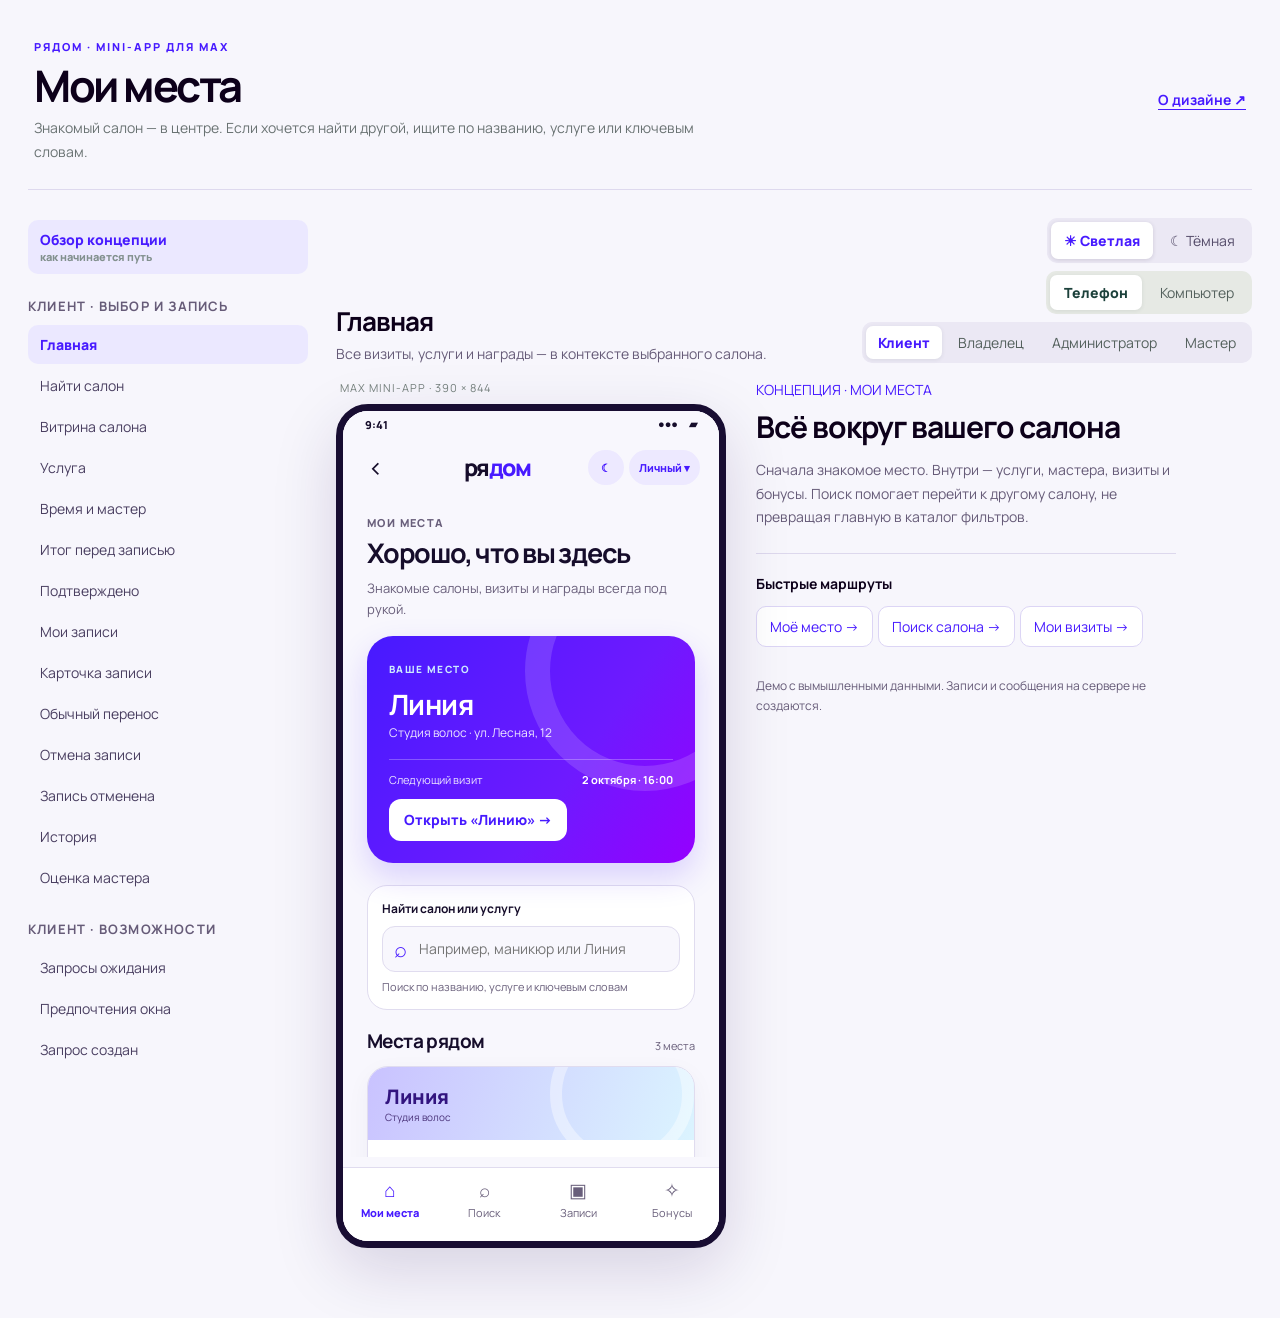
==== commit fb4a5a9a: "Focus Ryadom on salon places, keyword search and MAX themes" ====
--- a/index.html
+++ b/index.html
@@ -1 +1 @@
-<!doctype html><html lang="ru"><head><meta charset="utf-8"><meta name="viewport" content="width=device-width,initial-scale=1"><title>Рядом · время и места</title><link rel="stylesheet" href="style.css?v=bc1"><link rel="stylesheet" href="desktop.css?v=bc2"></head><body><div id="app"></div><script src="desktop.js?v=bc1"></script><script src="app.js?v=bc1"></script></body></html>
+<!doctype html><html lang="ru"><head><meta charset="utf-8"><meta name="viewport" content="width=device-width,initial-scale=1"><title>Рядом · мои места</title><link rel="stylesheet" href="style.css?v=c-max-3"><link rel="stylesheet" href="desktop.css?v=c-max-3"></head><body><div id="app"></div><script src="desktop.js?v=c-max-3"></script><script src="app.js?v=c-max-3"></script></body></html>
--- a/style.css
+++ b/style.css
@@ -2,3 +2,12 @@
 :root{font-family:Manrope,Arial,sans-serif;color:#233137;background:#f3f0eb;font-size:14px}*{box-sizing:border-box}body{margin:0}button,input,select,textarea{font:inherit}button{cursor:pointer}button:focus-visible,input:focus-visible,select:focus-visible,textarea:focus-visible,a:focus-visible{outline:3px solid #e5885a;outline-offset:3px}button:disabled{cursor:not-allowed;opacity:.55}a{text-decoration:none;color:inherit}.page{min-height:100vh}.lab{max-width:1480px;margin:0 auto;padding:22px 28px 70px;display:grid;grid-template-columns:280px minmax(0,1fr);gap:28px}.lab-head{grid-column:1/-1;display:flex;justify-content:space-between;align-items:center;gap:28px;padding:14px 6px 26px;border-bottom:1px solid #d7d7d2}.lab-head h1{font-size:clamp(29px,3.4vw,52px);line-height:1.09;letter-spacing:-2.5px;margin:7px 0}.lab-head p{margin:0;color:#697272;max-width:665px;line-height:1.65}.lab-head .label{font-size:11px;letter-spacing:2px;font-weight:800;color:#657476}.link{color:#275963;font-weight:700;text-decoration:underline;text-underline-offset:4px}.lab-nav{position:sticky;top:20px;height:calc(100vh - 40px);overflow:auto;scrollbar-width:thin}.lab-nav h2{font-size:13px;letter-spacing:1.2px;text-transform:uppercase;color:#75807e;margin:23px 0 10px}.lab-nav button{display:block;width:100%;text-align:left;padding:10px 12px;border:0;border-radius:10px;background:none;color:#485453;margin:2px 0}.lab-nav button:hover,.lab-nav button.active{background:#fff;color:#183e3a;font-weight:800}.lab-nav small{font-size:11px;display:block;color:#82908e}.concepts{display:flex;gap:10px;flex-wrap:wrap;margin:0 0 18px}.concepts button{flex:1;min-width:128px;border:1px solid #d6dcd6;border-radius:12px;background:#fff;padding:13px 14px;text-align:left}.concepts button strong{display:block;font-size:14px}.concepts button small{font-size:11px;color:#697675}.concepts button.active{border:2px solid #244e48;background:#e9f3ec}.concepts button.active.b{border-color:#235071;background:#e9f1f5}.concepts button.active.c{border-color:#745333;background:#f7eee2}.stage{min-width:0}.stage-top{display:grid;grid-template-columns:1fr auto;gap:16px;align-items:end;margin-bottom:17px}.stage-top h2{font-size:26px;letter-spacing:-1px;margin:0}.stage-top p{color:#697675;margin:5px 0 0}.stage-top .mode{display:flex;gap:4px;padding:4px;background:#e6e9e4;border-radius:10px}.mode button{padding:7px 12px;border:0;border-radius:7px;background:transparent;color:#53605c}.mode button.active{background:#fff;color:#1c413b;font-weight:800;box-shadow:0 1px 4px #26333317}.stage-body{display:flex;gap:30px;align-items:flex-start}.device-wrap{flex:0 0 390px}.device-label{font-size:11px;letter-spacing:1px;color:#76817d;margin:0 0 9px 4px}.device{width:390px;height:844px;overflow:hidden;border-radius:32px;background:white;box-shadow:0 22px 65px #29403c26;border:7px solid #273336;position:relative}.device .app-screen{height:830px}.explain{flex:1;min-width:220px;max-width:420px}.explain .eyebrow{color:#72807c}.explain h3{font-size:30px;line-height:1.18;letter-spacing:-1px;margin:10px 0 14px}.explain p{line-height:1.68;color:#596c68}.explain .why{border-top:1px solid #d5ddd5;margin:24px 0;padding-top:20px}.explain .why h4{margin:0 0 8px}.explain ul{padding-left:18px;line-height:1.8;color:#596c68}.explain .journey button{margin:5px 5px 5px 0;padding:10px 13px;border:1px solid #cbd8ce;background:white;border-radius:10px}.compare{background:#fff;border:1px solid #dce1da;border-radius:22px;margin:30px 0;padding:26px}.compare h2{margin-top:0}.compare-grid{display:grid;grid-template-columns:repeat(3,1fr);gap:18px}.compare-grid article{padding:18px;border-radius:16px;background:#f5f6f2}.compare-grid h3{margin:0 0 7px}.compare-grid p{color:#5c6865;line-height:1.5}.compare-grid strong{font-size:12px;color:#3f5550}.bottom-note{font-size:12px;line-height:1.6;color:#66746d;margin-top:18px}.app-screen{--bg:#f8f8f3;--paper:#fff;--ink:#23443c;--muted:#61756c;--accent:#276b56;--light:#e8f4e9;--line:#dce7df;--radius:20px;background:var(--bg);color:var(--ink);font-family:Manrope,Arial,sans-serif;position:relative;overflow:hidden}.app-screen.b{--bg:#f1f5f7;--paper:#fff;--ink:#203748;--muted:#647b87;--accent:#225b83;--light:#dfeef5;--line:#d5e2e8;--radius:12px;font-family:'DM Sans',Arial,sans-serif}.app-screen.c{--bg:#fcf7f0;--paper:#fffefa;--ink:#49372b;--muted:#817162;--accent:#915e3f;--light:#f5e8d9;--line:#eaded1;--radius:27px;font-family:Manrope,Arial,sans-serif}.status{height:27px;display:flex;align-items:center;justify-content:space-between;padding:0 22px;font-size:11px;font-weight:800;background:var(--bg)}.app-top{height:59px;display:flex;align-items:center;justify-content:space-between;padding:0 19px}.app-top .brand{font-weight:800;letter-spacing:-1.5px;font-size:23px}.app-top .brand span{color:var(--accent)}.app-top .back{border:0;background:transparent;font-size:26px;color:var(--ink);width:44px;height:44px;text-align:left}.app-top .space{background:var(--light);border:0;color:var(--accent);border-radius:99px;font-size:11px;font-weight:800;padding:8px 10px}.scroll{height:calc(100% - 170px);overflow:auto;padding:13px 22px 35px;scrollbar-width:thin;scrollbar-color:var(--line) transparent}.app-screen.b .scroll{padding-top:6px}.app-screen.c .scroll{padding:18px 24px 35px}.bottom{height:74px;background:var(--paper);border-top:1px solid var(--line);display:flex;justify-content:space-around;align-items:center;padding-bottom:12px;position:absolute;bottom:0;width:100%}.bottom button{border:0;background:transparent;color:var(--muted);font-size:11px;min-width:70px;min-height:48px;display:flex;flex-direction:column;align-items:center;justify-content:center;gap:2px}.bottom button.active{color:var(--accent);font-weight:800}.bottom .ico{font-size:19px}.home-line{font-size:11px;color:var(--muted);font-weight:800;letter-spacing:1.4px;text-transform:uppercase;margin-bottom:8px}.app-screen h1{font-size:27px;line-height:1.14;letter-spacing:-1.25px;margin:0 0 10px}.app-screen h2{font-size:19px;letter-spacing:-.6px;margin:25px 0 11px}.app-screen h3{font-size:15px;margin:0 0 4px}.sub{color:var(--muted);line-height:1.55;font-size:13px;margin:0 0 16px}.paper{background:var(--paper);border:1px solid var(--line);border-radius:var(--radius);padding:16px;margin:10px 0;box-shadow:0 3px 12px #29433908}.app-screen.a .paper{box-shadow:0 6px 20px #2c543c0c}.app-screen.b .paper{box-shadow:none}.app-screen.c .paper{border-color:#efe5d8;box-shadow:0 9px 25px #7755380b}.paper.soft{background:var(--light);border-color:transparent}.paper.warn{background:#fff4e7;border-color:#f0dcc0}.paper.error{background:#fff0ec;border-color:#efc5ba}.paper.good{background:#e8f5ee;border-color:#c4e6d0}.row{display:flex;align-items:center;justify-content:space-between;gap:12px}.row>div{min-width:0}.row strong{font-size:14px}.mini{color:var(--muted);font-size:11px;line-height:1.5}.kicker{font-size:10px;font-weight:800;letter-spacing:1.4px;text-transform:uppercase;color:var(--accent)}.big{font-size:34px;font-weight:800;letter-spacing:-2px}.pill{display:inline-flex;padding:5px 9px;border-radius:99px;background:var(--light);color:var(--accent);font-size:10px;font-weight:800}.pill.warn{background:#fff0d6;color:#93651f}.pill.ok{background:#e1f2e5;color:#227548}.art{height:142px;border-radius:var(--radius);background:linear-gradient(140deg,#d5e7d8,#f1e7cf);position:relative;overflow:hidden;margin:12px 0 22px}.art:before,.art:after{content:'';position:absolute;border:15px solid #ffffff94;width:140px;height:140px;border-radius:50%;right:20px;top:-30px}.art:after{right:100px;top:45px;width:105px;height:105px;border-width:10px}.art span{position:absolute;left:21px;top:25px;font-size:27px;letter-spacing:-1px;font-weight:800;z-index:2;color:#315747;max-width:165px}.art small{position:absolute;left:21px;bottom:18px;z-index:2;color:#315747}.app-screen.b .art{background:linear-gradient(135deg,#d7eaf3,#a8c8dd);border-radius:12px}.app-screen.b .art span,.app-screen.b .art small{color:#1d4f70}.app-screen.c .art{background:linear-gradient(135deg,#efd7bb,#fcf0dc);height:180px}.app-screen.c .art span,.app-screen.c .art small{color:#79543a}.btn{width:100%;min-height:48px;border-radius:13px;border:1px solid var(--accent);background:var(--accent);color:white;font-weight:800;padding:10px 16px;text-align:center;margin:6px 0}.btn.secondary{background:var(--paper);color:var(--accent)}.btn.ghost{background:transparent;border-color:transparent;color:var(--accent);text-align:left;padding-left:0}.btn.danger{background:#a84739;border-color:#a84739}.app-screen.c .btn{border-radius:100px}.app-screen.b .btn{border-radius:9px}.btn.inline{width:auto;padding:9px 15px;min-height:42px}.app-screen input,.app-screen select,.app-screen textarea{border:1px solid var(--line);border-radius:12px;background:#fff;color:var(--ink);padding:11px 12px;width:100%;min-height:44px;outline:none}.app-screen textarea{min-height:80px}.app-screen label{display:block;font-size:12px;font-weight:700;margin:12px 0 5px}.app-screen .checks label{display:inline-flex;align-items:center;gap:6px;margin:4px 5px 4px 0;border:1px solid var(--line);padding:7px 8px;border-radius:10px;font-size:11px;min-height:40px}.app-screen .checks input{width:auto;min-height:0;accent-color:var(--accent)}.chips{display:flex;gap:7px;overflow:auto;padding:3px 0 7px;scrollbar-width:none}.chips button{flex:0 0 auto;min-height:39px;border:1px solid var(--line);border-radius:99px;padding:7px 13px;color:var(--ink);background:var(--paper);font-size:12px}.chips button.sel{background:var(--accent);border-color:var(--accent);color:white}.meta-list{display:grid;grid-template-columns:auto 1fr;gap:10px 16px;padding:6px 0}.meta-list dt{color:var(--muted);font-size:12px}.meta-list dd{margin:0;font-weight:700;font-size:13px;text-align:right}.divider{border:0;border-top:1px solid var(--line);margin:14px 0}.touch{display:block;width:100%;border:0;background:transparent;text-align:left;color:inherit;padding:0;min-height:44px}.touch+.touch{border-top:1px solid var(--line)}.touch:focus-visible{outline:3px solid #e5885a}.touch-row{display:flex;align-items:center;justify-content:space-between;gap:10px;padding:12px 0}.touch-row .arrow{font-size:22px;color:var(--accent)}.progress{display:flex;gap:7px}.progress i{flex:1;height:8px;border-radius:8px;background:var(--line)}.progress i.on{background:var(--accent)}.empty-icon{font-size:32px;display:block;margin-bottom:12px}.workspace-menu{display:grid;gap:8px}.workspace-menu button{border:1px solid var(--line);background:var(--paper);border-radius:14px;text-align:left;padding:16px;color:var(--ink);min-height:72px}.workspace-menu button strong{display:block}.workspace-menu button small{color:var(--muted)}.step-head{display:flex;gap:7px;margin:0 0 18px}.step-head i{height:4px;background:var(--line);flex:1;border-radius:4px}.step-head i.on{background:var(--accent)}.grid-two{display:grid;grid-template-columns:1fr 1fr;gap:9px}.choice{background:var(--paper);border:1px solid var(--line);border-radius:14px;padding:13px;text-align:left;color:var(--ink);min-height:68px;width:100%}.choice.sel{border:2px solid var(--accent);background:var(--light)}.choice strong{display:block}.choice small{color:var(--muted)}.app-screen.b .time-grid{display:grid;grid-template-columns:repeat(3,1fr);gap:8px}.time-grid button{border:1px solid var(--line);background:var(--paper);border-radius:11px;padding:12px 6px;color:var(--ink);min-height:52px;font-weight:700}.time-grid button.sel{background:var(--accent);color:white}.app-screen.c .time-grid{display:flex;overflow:auto;gap:8px}.app-screen.c .time-grid button{min-width:86px}.timeline{border-left:2px solid var(--line);margin-left:6px;padding-left:16px}.timeline article{position:relative;padding:4px 0 22px}.timeline article:before{content:'';position:absolute;left:-22px;top:7px;width:10px;height:10px;border-radius:50%;background:var(--accent)}.drawer{background:var(--paper);border-radius:22px 22px 0 0;padding:18px;border-top:1px solid var(--line)}.app-screen.b .drawer{border-radius:12px}.filter-band{background:var(--paper);border:1px solid var(--line);padding:12px;border-radius:12px;margin:8px 0}.search-input{display:flex;gap:7px;align-items:center;background:var(--paper);border:1px solid var(--line);border-radius:13px;padding:0 10px}.search-input input{border:0;background:transparent}.app-screen.c .salon-tabs{display:flex;gap:14px;border-bottom:1px solid var(--line);margin:10px 0 20px}.salon-tabs button{border:0;background:transparent;color:var(--muted);padding:10px 0;font-size:12px}.salon-tabs button.sel{color:var(--accent);font-weight:800;border-bottom:2px solid var(--accent)}.desktop{width:min(100%,1000px);min-height:670px;background:var(--bg);border:1px solid var(--line);border-radius:22px;overflow:hidden;display:grid;grid-template-columns:206px 1fr;box-shadow:0 20px 50px #29403c17}.desktop aside{background:var(--paper);border-right:1px solid var(--line);padding:25px 15px}.desktop aside strong{display:block;font-size:22px;margin:0 0 20px}.desktop aside button{width:100%;border:0;background:transparent;border-radius:10px;padding:12px;text-align:left;color:var(--muted)}.desktop aside button.sel{background:var(--light);color:var(--accent);font-weight:800}.desktop main{padding:30px 33px}.desktop h2{margin:0;font-size:26px}.desktop .board{display:grid;grid-template-columns:repeat(3,1fr);gap:12px;margin-top:22px}.desktop .paper{margin:0}.desktop .table{background:var(--paper);border:1px solid var(--line);border-radius:16px;margin-top:22px;overflow:hidden}.desktop .table-row{display:grid;grid-template-columns:1fr 1fr 1.4fr .8fr;padding:15px 20px;border-bottom:1px solid var(--line);font-size:13px}.desktop .table-row:last-child{border:0}.desktop .table-row.head{font-size:11px;font-weight:800;color:var(--muted)}.desktop .wide-timeline{display:grid;grid-template-columns:58px repeat(3,1fr);gap:8px;margin-top:20px}.desktop .wide-timeline>div{border-bottom:1px solid var(--line);min-height:65px;padding:6px;font-size:12px}.desktop .wide-timeline .block{background:var(--light);border-radius:10px;padding:12px;font-size:13px}.desktop .workhero{display:flex;justify-content:space-between;gap:18px;margin-top:10px}.desktop .workhero p{color:var(--muted)}.desktop .workhero button{width:auto;padding:10px 18px}.app-screen.b .step-head{display:none}.app-screen.b .booking-layout .paper{border-left:3px solid var(--accent)}.app-screen.c .booking-layout .paper{border-radius:25px}.app-screen.c .salon-header{font-size:11px;color:var(--accent);font-weight:800;letter-spacing:.9px;text-transform:uppercase}.app-screen.a .task-hero{background:linear-gradient(135deg,#e5f4e7,#f7f9ed);border-radius:24px;padding:21px;margin:5px 0 20px}.task-hero .big{font-size:24px;letter-spacing:-1px}.app-screen.b .task-hero{background:#dcecf5;border-radius:12px}.app-screen.c .task-hero{background:#f7e9d8;border-radius:28px}.app-screen.b .search-heading{font-size:32px}.app-screen.c .salon-portal{border-radius:27px;background:var(--light);padding:20px}.app-screen.c .salon-portal h1{margin:4px 0}.top-actions{display:flex;gap:6px;align-items:center}.top-actions button{border:0;background:var(--light);color:var(--accent);min-height:35px;border-radius:99px;padding:5px 10px;font-size:11px;font-weight:800}.spark{font-size:21px;color:var(--accent)}@media(max-width:1100px){.stage-body{flex-direction:column}.lab{grid-template-columns:230px minmax(0,1fr)}.device-wrap{flex:0 0 auto}}@media(max-width:760px){.lab{display:block;padding:16px 12px}.lab-head{display:block;padding-bottom:14px}.lab-head h1{letter-spacing:-1.5px}.lab-head p{font-size:12px}.lab-nav{position:static;height:auto;max-height:120px;overflow:auto;display:flex;gap:10px;align-items:flex-start;border-bottom:1px solid #ddd;padding:0 0 10px}.lab-nav h2{display:none}.lab-nav button{width:auto;white-space:nowrap;border:1px solid #d9ded8;padding:8px 12px}.stage-top{display:block}.stage-top h2{font-size:20px}.stage-body{align-items:center;gap:14px}.device{max-width:calc(100vw - 24px);height:844px}.device-wrap{max-width:100%}.explain{padding:12px}.compare-grid{grid-template-columns:1fr}.compare{padding:18px}.stage-top .mode{margin:10px 0}}
 .comparison-table{margin-top:18px;border:1px solid #e0e6e0;border-radius:14px;overflow:hidden}.comparison-row{display:grid;grid-template-columns:1.1fr repeat(3,1fr);border-top:1px solid #e7ece6}.comparison-row:first-child{border-top:0}.comparison-row span{padding:11px 12px;font-size:12px;line-height:1.45}.comparison-row span:first-child{font-weight:800;background:#f8faf6}.comparison-row.head{background:#ecf3ee;color:#49635a;font-weight:800}.comparison-row.head span{font-size:10px;letter-spacing:.6px}.comparison-row.head span:first-child{background:#ecf3ee}@media(max-width:760px){.comparison-table{overflow-x:auto}.comparison-row{min-width:650px}}
 .app-screen.bc{--bg:#f7f8f4;--paper:#fffefa;--ink:#263b37;--muted:#6d7d73;--accent:#326c5a;--light:#e7f2e9;--line:#dae5db;--radius:22px}.concepts button.active.bc{border-color:#326c5a;background:#e7f2e9}.app-screen.bc .scroll{padding:15px 22px 35px}.app-screen.bc .art{background:linear-gradient(135deg,#d8e6d6,#f3dfc3)}.hybrid-filters{border:1px solid var(--line);border-radius:22px;background:var(--paper);padding:17px;margin:18px 0 24px;box-shadow:0 8px 30px #3558440c}.hybrid-filter-title{margin-bottom:13px}.hybrid-filter-title strong{display:block;font-size:18px;letter-spacing:-.4px;margin-top:3px}.hybrid-filter-grid{display:grid;gap:10px}.filter-label{display:block;font-size:11px;font-weight:800;color:var(--muted);margin-bottom:5px}.hybrid-filters .chips{padding-bottom:1px}.hybrid-filters .chips button{font-size:11px;min-height:36px;padding:6px 10px}.hybrid-filters>.btn{margin-top:15px}.hybrid-section-head{display:flex;justify-content:space-between;align-items:end;gap:10px;margin:20px 0 12px}.hybrid-section-head h2{margin:3px 0 0}.hybrid-section-head>.mini{max-width:110px;text-align:right}.place-list{display:grid;gap:13px}.place-card{border:1px solid var(--line);background:var(--paper);border-radius:23px;overflow:hidden;box-shadow:0 7px 25px #365a4010}.place-card-art{height:86px;display:flex;flex-direction:column;justify-content:center;padding:15px 19px;position:relative;overflow:hidden}.place-card-art:after{content:'';width:130px;height:130px;border:13px solid #ffffff70;border-radius:50%;position:absolute;right:5px;top:-52px}.place-card-art.hair{background:linear-gradient(110deg,#d9e8d4,#f1dfc6)}.place-card-art.nails{background:linear-gradient(110deg,#f1dcd3,#f5ece1)}.place-card-art.care{background:linear-gradient(110deg,#d8e5dc,#e2e9d8)}.place-card-art span{font-size:24px;font-weight:800;letter-spacing:-.8px;position:relative;z-index:1}.place-card-art small{font-size:11px;color:var(--muted);position:relative;z-index:1}.place-card-art.hero{height:155px;border-radius:22px;margin:13px 0 18px}.place-card-art.hero span{font-size:27px;max-width:220px}.place-card-body{padding:15px 17px}.place-card-body h3{font-size:18px;margin:3px 0 2px}.place-card-body>p{margin:0}.place-availability{display:flex;justify-content:space-between;align-items:center;gap:12px;background:var(--light);border-radius:14px;padding:11px;margin:13px 0}.place-availability span strong,.place-availability span small{display:block}.place-availability span strong{font-size:12px}.place-availability span small{font-size:10px;color:var(--muted)}.place-availability>strong{font-size:13px;white-space:nowrap}.place-card-foot{display:flex;align-items:center;flex-wrap:wrap;gap:7px}.place-card-foot>span{flex:1 1 100%;font-size:11px;color:var(--muted)}.place-card-foot button{border:1px solid var(--accent);background:var(--accent);color:#fff;border-radius:10px;padding:9px 11px;min-height:40px;font-weight:800;font-size:11px}.place-card-foot button.text-link{border-color:transparent;background:transparent;color:var(--accent)}.hybrid-search-summary{display:flex;justify-content:space-between;align-items:center;gap:10px;border:1px solid var(--line);background:var(--paper);padding:10px 12px;border-radius:12px;margin:0 0 19px;font-size:11px;color:var(--muted)}.hybrid-search-summary button{border:0;background:transparent;color:var(--accent);font-weight:800;white-space:nowrap}.app-screen.bc .salon-tabs{display:flex;gap:14px;border-bottom:1px solid var(--line);margin:10px 0 20px}.app-screen.bc .salon-tabs button{border:0;background:transparent;color:var(--muted);padding:10px 0;font-size:12px}.app-screen.bc .salon-tabs button.sel{color:var(--accent);font-weight:800;border-bottom:2px solid var(--accent)}.compare-grid{grid-template-columns:repeat(4,1fr)}.comparison-row{grid-template-columns:1.1fr repeat(4,1fr)}@media(max-width:760px){.compare-grid{grid-template-columns:1fr}.comparison-row{min-width:800px}}
+.page{background:#f7f6fc;color:#0d001a}.lab-head{border-color:#ded9ee}.lab-head .label,.link,.explain .eyebrow{color:#471aff}.lab-nav h2{color:#665b78}.lab-nav button{color:#493e60}.lab-nav button:hover,.lab-nav button.active{background:#ebe8ff;color:#471aff}.stage-top p,.explain p,.explain ul,.bottom-note{color:#665b78}.explain .why{border-color:#ddd8ed}.explain .journey button{border-color:#dcd5f5;color:#471aff}.device{border-color:#180d32;box-shadow:0 22px 65px #24105427}
+.theme-mode{display:flex;gap:4px;padding:4px;background:#ebe8f4;border-radius:10px}.theme-mode button{border:0;border-radius:7px;background:transparent;color:#554c6a;padding:8px 13px;min-height:37px}.theme-mode button.active{background:#fff;color:#471aff;font-weight:800;box-shadow:0 1px 4px #1c103023}.view-mode,.stage-top .mode{background:#ebe8f4}.view-mode button.active,.mode button.active{color:#471aff}
+.app-screen.c{--bg:#f8f7fd;--paper:#fff;--ink:#160d2b;--muted:#695f7b;--accent:#471aff;--light:#ede9ff;--line:#e0dcef;--radius:23px}.app-screen.c .art,.app-screen.c .task-hero{background:linear-gradient(135deg,#e3ddff,#d7f4ff);height:160px}.app-screen.c .art span,.app-screen.c .art small{color:#32147f}.app-screen.c .salon-header{color:#471aff}.app-screen.c .salon-portal{background:#ede9ff}.app-screen.c .paper{border-color:var(--line);box-shadow:0 8px 24px #331a700b}.app-screen.c .btn{border-radius:14px}.app-screen.c .btn:not(.secondary):not(.ghost):not(.danger){background:#471aff;color:#fff;border-color:#471aff}.app-screen.c .chips button.sel,.app-screen.c .time-grid button.sel{background:#471aff;border-color:#471aff;color:#fff}.app-screen.c .top-actions{gap:5px}.app-screen.c .top-actions button{min-width:36px}.app-screen.c .bottom button.active{color:#471aff}
+.c-feature{position:relative;overflow:hidden;border-radius:26px;padding:22px;color:#fff;background:linear-gradient(125deg,#471aff,#6e1aff 62%,#9500ff);box-shadow:0 14px 32px #471aff2b;margin:17px 0 22px}.c-feature:after,.c-salon-art:after{content:'';position:absolute;width:190px;height:190px;border:25px solid #ffffff24;border-radius:50%;right:-70px;top:-85px}.c-feature .kicker{color:#cceaff}.c-feature h2{font-size:28px;margin:8px 0 1px;color:#fff}.c-feature p{font-size:12px;margin:0 0 18px;color:#eee8ff}.c-feature-visit{display:flex;justify-content:space-between;gap:12px;border-top:1px solid #ffffff45;padding:12px 0;color:#eee8ff;font-size:11px}.c-feature-visit strong{color:#fff}.c-feature button{border:0;border-radius:12px;background:#fff;color:#471aff;min-height:42px;padding:10px 15px;font-weight:800;position:relative;z-index:1}
+.c-search-box{background:var(--paper);border:1px solid var(--line);border-radius:20px;padding:14px;margin:14px 0 18px}.c-search-box label{margin:0 0 9px;font-size:12px}.c-search-field{display:flex;align-items:center;border:1px solid var(--line);border-radius:13px;padding:0 11px;background:var(--bg)}.c-search-field span{font-size:22px;color:var(--accent)}.app-screen .c-search-field input{border:0;background:transparent;min-width:0;box-shadow:none}.c-search-box>.mini{margin:7px 0 0}.c-results-heading{display:flex;justify-content:space-between;align-items:end;gap:12px;margin:0 0 12px}.c-results-heading h2{margin:0}.c-place-list{display:grid;gap:12px}.c-place-card{border:1px solid var(--line);background:var(--paper);border-radius:21px;overflow:hidden;box-shadow:0 7px 24px #3214650b}.c-place-art{height:73px;padding:12px 17px;position:relative;overflow:hidden;display:flex;flex-direction:column;justify-content:center}.c-place-art:after{content:'';position:absolute;width:120px;height:120px;border:12px solid #ffffff65;border-radius:50%;right:0;top:-45px}.c-place-art.hair,.c-salon-art.hair{background:linear-gradient(110deg,#c9c2ff,#dbf4ff)}.c-place-art.nails,.c-salon-art.nails{background:linear-gradient(110deg,#e0d0ff,#f8ddf6)}.c-place-art.care,.c-salon-art.care{background:linear-gradient(110deg,#c5efff,#e0d5ff)}.c-place-art span{font-size:20px;font-weight:800;color:#32147f;position:relative;z-index:1}.c-place-art small{font-size:10px;color:#493178;position:relative;z-index:1}.c-place-body{padding:14px 16px}.c-place-body h3{font-size:17px;margin:3px 0}.c-place-body p{margin:2px 0}.c-place-service{font-size:12px;font-weight:700;color:var(--ink);padding-top:5px}.c-place-footer{display:flex;align-items:center;justify-content:space-between;gap:9px;margin-top:10px}.c-place-footer span{font-size:10px;color:var(--muted)}.c-place-footer button,.c-empty button{border:0;border-radius:10px;background:#471aff;color:#fff;padding:9px 11px;min-height:39px;white-space:nowrap;font-size:11px;font-weight:800}.c-empty{padding:18px}.c-empty p{margin:8px 0 13px}.c-salon-header h1{font-size:31px;margin:3px 0 5px}.c-salon-header .sub{margin-bottom:11px}.c-salon-art{height:145px;border-radius:22px;position:relative;overflow:hidden;padding:20px;display:flex;flex-direction:column;justify-content:space-between;margin-bottom:14px}.c-salon-art strong{font-size:22px;line-height:1.18;max-width:200px;color:#32147f;position:relative;z-index:1}.c-salon-art span{font-size:11px;color:#493178;position:relative;z-index:1}
+.theme-dark{background:#0d001a;color:#f8f5ff}.theme-dark .lab-head{border-color:#392c55}.theme-dark .lab-head p,.theme-dark .stage-top p,.theme-dark .explain p,.theme-dark .explain ul,.theme-dark .bottom-note,.theme-dark .device-label{color:#bbb1ce}.theme-dark .lab-head .label,.theme-dark .link,.theme-dark .explain .eyebrow{color:#a794ff}.theme-dark .lab-nav h2{color:#a99fbd}.theme-dark .lab-nav button{color:#d4cce2}.theme-dark .lab-nav button:hover,.theme-dark .lab-nav button.active{background:#2a1c4c;color:#c7b8ff}.theme-dark .explain .why{border-color:#392c55}.theme-dark .explain .journey button{background:#1a102b;border-color:#47375f;color:#c7b8ff}.theme-dark .theme-mode,.theme-dark .view-mode,.theme-dark .stage-top .mode{background:#241739}.theme-dark .theme-mode button,.theme-dark .view-mode button,.theme-dark .mode button{color:#c9bedc}.theme-dark .theme-mode button.active,.theme-dark .view-mode button.active,.theme-dark .mode button.active{background:#423073;color:#fff}.theme-dark .device{border-color:#7160a8;box-shadow:0 22px 65px #0008}
+.theme-dark .app-screen.c{--bg:#0d001a;--paper:#1c1130;--ink:#f8f5ff;--muted:#b9afca;--accent:#b3a3ff;--light:#2d2054;--line:#403154}.theme-dark .app-screen.c .status,.theme-dark .app-screen.c .app-top{background:#0d001a}.theme-dark .app-screen.c .paper{box-shadow:none}.theme-dark .app-screen.c .bottom{background:#1c1130}.theme-dark .app-screen.c .btn:not(.secondary):not(.ghost):not(.danger),.theme-dark .app-screen.c .chips button.sel,.theme-dark .app-screen.c .time-grid button.sel{background:#6e1aff;border-color:#6e1aff;color:#fff}.theme-dark .app-screen.c .btn.secondary{background:#1c1130;color:#c9bdff}.theme-dark .app-screen.c .art,.theme-dark .app-screen.c .task-hero{background:linear-gradient(135deg,#332173,#193a58)}.theme-dark .app-screen.c .art span,.theme-dark .app-screen.c .art small{color:#f8f5ff}.theme-dark .app-screen.c .salon-portal{background:#2d2054}.theme-dark .app-screen.c input,.theme-dark .app-screen.c textarea,.theme-dark .app-screen.c select,.theme-dark .app-screen.c .choice,.theme-dark .app-screen.c .chips button,.theme-dark .app-screen.c .time-grid button{background:#211536;color:#f8f5ff;border-color:#403154}.theme-dark .app-screen.c .chips button.sel,.theme-dark .app-screen.c .time-grid button.sel{background:#6e1aff;color:#fff}.theme-dark .c-feature{background:linear-gradient(125deg,#3511bc,#5d16db 65%,#8300da)}.theme-dark .c-feature button{background:#f8f5ff;color:#3d16d5}.theme-dark .c-search-field{background:#150b26}.theme-dark .app-screen .c-search-field input{background:transparent;color:#f8f5ff}.theme-dark .c-place-art.hair,.theme-dark .c-salon-art.hair{background:linear-gradient(110deg,#3d2c89,#195374)}.theme-dark .c-place-art.nails,.theme-dark .c-salon-art.nails{background:linear-gradient(110deg,#543085,#6b326a)}.theme-dark .c-place-art.care,.theme-dark .c-salon-art.care{background:linear-gradient(110deg,#1a5872,#452989)}.theme-dark .c-place-art span,.theme-dark .c-place-art small,.theme-dark .c-salon-art strong,.theme-dark .c-salon-art span{color:#f8f5ff}.theme-dark .c-place-footer button,.theme-dark .c-empty button{background:#6e1aff}.theme-dark .app-screen.c .top-actions button{background:#2d2054;color:#c9bdff}
+@media(max-width:760px){.stage-controls{align-items:flex-start}.c-feature-visit{flex-direction:column;gap:2px}.c-place-footer{align-items:flex-start;flex-direction:column}.c-place-footer button{width:100%}}
+body{background:#f7f6fc}body:has(.theme-dark){background:#0d001a}.theme-dark .app-screen.c .bottom button.active{color:#b3a3ff}.theme-dark .app-screen.c .salon-tabs button.sel{color:#b3a3ff;border-bottom-color:#b3a3ff}.theme-dark .app-screen.c .scroll{scrollbar-color:#55437a transparent}.theme-dark .lab-nav{scrollbar-color:#55437a transparent}
--- a/desktop.css
+++ b/desktop.css
@@ -1,3 +1,4 @@
 .stage-controls{display:flex;flex-direction:column;align-items:flex-end;gap:8px}.view-mode{display:flex;gap:4px;padding:4px;background:#e6e9e4;border-radius:10px}.view-mode button{border:0;border-radius:7px;background:transparent;color:#53605c;padding:8px 14px}.view-mode button.active{background:#fff;color:#1c413b;font-weight:800;box-shadow:0 1px 4px #26333317}.desktop-preview{width:100%;overflow-x:auto;padding-bottom:15px;scrollbar-width:thin}.desktop-preview .device-label{margin-bottom:10px}.desktop-product{width:100%;min-width:960px;min-height:780px;display:grid;grid-template-columns:214px minmax(0,1fr);border:1px solid var(--line);border-radius:22px;box-shadow:0 20px 50px #29403c16}.desktop-rail{background:var(--paper);border-right:1px solid var(--line);padding:27px 14px 20px;display:flex;flex-direction:column}.desktop-logo{font-size:27px;font-weight:800;letter-spacing:-2px;margin:0 10px;color:var(--ink)}.desktop-logo span{color:var(--accent)}.desktop-rail-caption{margin:3px 10px 27px;color:var(--muted);font-size:11px}.desktop-rail nav{display:grid;gap:3px}.desktop-rail nav button,.desktop-switch{border:0;background:transparent;text-align:left;padding:11px 13px;min-height:42px;border-radius:10px;color:var(--muted);font-size:12px}.desktop-rail nav button:hover,.desktop-rail nav button.active{background:var(--light);color:var(--accent);font-weight:800}.desktop-switch{margin-top:auto;color:var(--accent);font-weight:800}.desktop-workspace{min-width:0}.desktop-bar{height:64px;border-bottom:1px solid var(--line);display:flex;align-items:center;justify-content:space-between;padding:0 30px;background:var(--paper);font-size:12px;color:var(--muted)}.desktop-bar span:first-child{color:var(--ink);font-weight:800}.desktop-columns{display:grid;grid-template-columns:minmax(0,1fr) 260px;gap:24px;padding:28px;min-height:710px}.desktop-content{min-width:0}.desktop-content h1{font-size:34px;letter-spacing:-1.5px}.desktop-content h2{font-size:21px;margin-top:25px}.desktop-content .sub{font-size:14px}.desktop-content .home-line{margin-bottom:12px}.desktop-content .paper{padding:18px}.desktop-content>.btn,.desktop-content>form>.btn{width:auto;min-width:220px;margin-right:9px}.desktop-content .task-hero{padding:28px}.desktop-content .task-hero .big{font-size:30px}.desktop-content .task-hero .btn{width:auto;min-width:220px}.desktop-content .art{height:220px}.desktop-content .art span{font-size:36px;max-width:300px}.desktop-content .salon-portal{padding:28px}.desktop-content .salon-portal .btn{max-width:260px}.desktop-content .grid-two{gap:14px}.desktop-content .time-grid{display:grid;grid-template-columns:repeat(4,minmax(0,1fr));gap:9px}.desktop-context{border-left:1px solid var(--line);padding-left:23px}.desktop-context h3{font-size:19px;line-height:1.3;margin:9px 0 14px}.desktop-context .paper{padding:13px;margin:12px 0}.desktop-context .touch-row{padding:2px 0}.context-stat{display:flex;align-items:baseline;gap:9px;padding:12px 0;border-bottom:1px solid var(--line)}.context-stat b{font-size:27px;color:var(--accent)}.context-stat span{font-size:12px;color:var(--muted)}.desktop-steps{list-style:none;margin:10px 0 22px;padding:0;counter-reset:step}.desktop-steps li{counter-increment:step;position:relative;padding:0 0 18px 32px}.desktop-steps li:before{content:counter(step);position:absolute;left:0;top:0;width:22px;height:22px;display:grid;place-items:center;border-radius:50%;background:var(--light);color:var(--accent);font-size:11px;font-weight:800}.desktop-steps b{display:block;font-size:12px}.desktop-steps span{display:block;font-size:11px;color:var(--muted)}.desktop-product.b{grid-template-columns:195px minmax(0,1fr)}.desktop-product.b .desktop-columns{grid-template-columns:minmax(0,1fr) 285px}.desktop-product.b .desktop-content .paper{border-radius:10px}.desktop-product.b .desktop-content .search-input{max-width:480px}.desktop-product.c{grid-template-columns:230px minmax(0,1fr)}.desktop-product.c .desktop-rail{background:#fff9f0}.desktop-product.c .desktop-context{background:#fffaf4;border:1px solid var(--line);border-radius:23px;padding:20px;height:max-content}.desktop-preview .desktop{min-width:960px;width:100%}@media(max-width:1100px){.stage-top{display:block}.stage-controls{align-items:flex-start;margin-top:12px}.desktop-preview{max-width:calc(100vw - 300px)}}@media(max-width:760px){.desktop-preview{max-width:calc(100vw - 24px)}.stage-controls{align-items:stretch}.view-mode{align-self:flex-start}.desktop-columns{padding:22px}}
 .desktop-product.bc{grid-template-columns:216px minmax(0,1fr)}.desktop-product.bc .desktop-rail{background:#f9fbf7}.desktop-product.bc .desktop-content .hybrid-filters{padding:20px 22px;margin-top:0}.desktop-product.bc .hybrid-filter-grid{grid-template-columns:repeat(3,minmax(0,1fr));gap:12px}.desktop-product.bc .hybrid-filter-grid>div{min-width:0}.desktop-product.bc .hybrid-filters>.btn{width:auto;min-width:240px}.desktop-product.bc .place-card{display:grid;grid-template-columns:155px minmax(0,1fr);min-height:175px}.desktop-product.bc .place-card-art{height:100%;min-height:175px;align-items:flex-start}.desktop-product.bc .place-card-art span{font-size:25px}.desktop-product.bc .place-card-body{padding:15px 18px}.desktop-product.bc .place-availability{margin:8px 0}.desktop-product.bc .place-card-foot>span{flex:1 1 auto}.desktop-product.bc .desktop-context{background:#fbfcf8;border:1px solid var(--line);border-radius:21px;padding:20px;height:max-content}.desktop-product.bc .place-card-art.hero{display:flex;min-height:170px}.desktop-product.bc .place-card-art.hero span{font-size:35px;max-width:300px}@media(max-width:1150px){.desktop-product.bc .hybrid-filter-grid{grid-template-columns:1fr}.desktop-product.bc .place-card{grid-template-columns:125px minmax(0,1fr)}}
 .desktop-product.bc .hybrid-filter-grid{grid-template-columns:repeat(2,minmax(0,1fr))}.desktop-product.bc .hybrid-filter-grid>div:first-child{grid-column:1/-1}.desktop-product.bc .hybrid-filters .chips{flex-wrap:wrap;overflow:visible}
+.desktop-product.c .desktop-rail{background:#f0edff}.desktop-product.c .desktop-context{background:#fff;border-color:var(--line)}.desktop-product.c .c-place-card{display:grid;grid-template-columns:125px minmax(0,1fr)}.desktop-product.c .c-place-art{height:100%;min-height:150px}.desktop-product.c .c-place-art span{font-size:23px}.desktop-product.c .c-feature{margin-top:18px}.theme-dark .desktop-product.c .desktop-rail{background:#1b1030}.theme-dark .desktop-product.c .desktop-context{background:#1c1130;border-color:var(--line)}.theme-dark .desktop-product.c .desktop-bar{background:#1c1130}.theme-dark .desktop-product.c .desktop-switch{color:#b3a3ff}
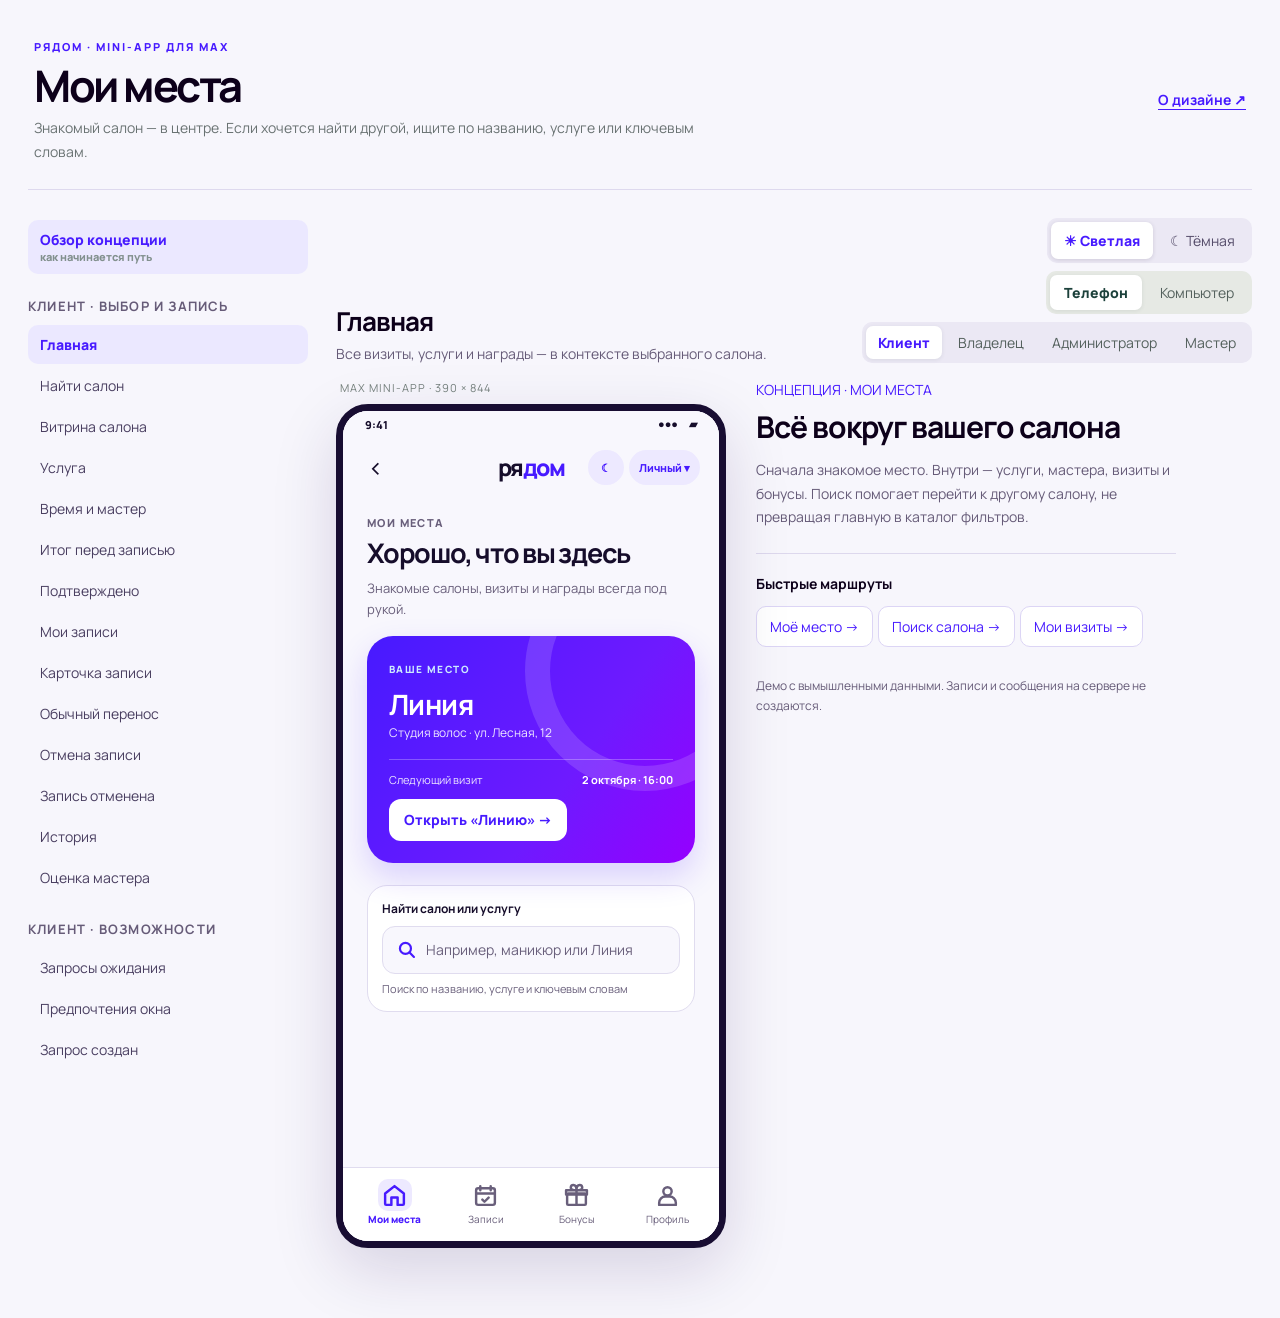
==== commit 7bf7be34: "Refine salon home navigation and alignment" ====
--- a/index.html
+++ b/index.html
@@ -1 +1 @@
-<!doctype html><html lang="ru"><head><meta charset="utf-8"><meta name="viewport" content="width=device-width,initial-scale=1"><title>Рядом · мои места</title><link rel="stylesheet" href="style.css?v=c-max-3"><link rel="stylesheet" href="desktop.css?v=c-max-3"></head><body><div id="app"></div><script src="desktop.js?v=c-max-3"></script><script src="app.js?v=c-max-3"></script></body></html>
+<!doctype html><html lang="ru"><head><meta charset="utf-8"><meta name="viewport" content="width=device-width,initial-scale=1"><title>Рядом · мои места</title><link rel="stylesheet" href="style.css?v=c-max-5"><link rel="stylesheet" href="desktop.css?v=c-max-5"></head><body><div id="app"></div><script src="desktop.js?v=c-max-5"></script><script src="app.js?v=c-max-5"></script></body></html>
--- a/style.css
+++ b/style.css
@@ -11,3 +11,18 @@
 .theme-dark .app-screen.c{--bg:#0d001a;--paper:#1c1130;--ink:#f8f5ff;--muted:#b9afca;--accent:#b3a3ff;--light:#2d2054;--line:#403154}.theme-dark .app-screen.c .status,.theme-dark .app-screen.c .app-top{background:#0d001a}.theme-dark .app-screen.c .paper{box-shadow:none}.theme-dark .app-screen.c .bottom{background:#1c1130}.theme-dark .app-screen.c .btn:not(.secondary):not(.ghost):not(.danger),.theme-dark .app-screen.c .chips button.sel,.theme-dark .app-screen.c .time-grid button.sel{background:#6e1aff;border-color:#6e1aff;color:#fff}.theme-dark .app-screen.c .btn.secondary{background:#1c1130;color:#c9bdff}.theme-dark .app-screen.c .art,.theme-dark .app-screen.c .task-hero{background:linear-gradient(135deg,#332173,#193a58)}.theme-dark .app-screen.c .art span,.theme-dark .app-screen.c .art small{color:#f8f5ff}.theme-dark .app-screen.c .salon-portal{background:#2d2054}.theme-dark .app-screen.c input,.theme-dark .app-screen.c textarea,.theme-dark .app-screen.c select,.theme-dark .app-screen.c .choice,.theme-dark .app-screen.c .chips button,.theme-dark .app-screen.c .time-grid button{background:#211536;color:#f8f5ff;border-color:#403154}.theme-dark .app-screen.c .chips button.sel,.theme-dark .app-screen.c .time-grid button.sel{background:#6e1aff;color:#fff}.theme-dark .c-feature{background:linear-gradient(125deg,#3511bc,#5d16db 65%,#8300da)}.theme-dark .c-feature button{background:#f8f5ff;color:#3d16d5}.theme-dark .c-search-field{background:#150b26}.theme-dark .app-screen .c-search-field input{background:transparent;color:#f8f5ff}.theme-dark .c-place-art.hair,.theme-dark .c-salon-art.hair{background:linear-gradient(110deg,#3d2c89,#195374)}.theme-dark .c-place-art.nails,.theme-dark .c-salon-art.nails{background:linear-gradient(110deg,#543085,#6b326a)}.theme-dark .c-place-art.care,.theme-dark .c-salon-art.care{background:linear-gradient(110deg,#1a5872,#452989)}.theme-dark .c-place-art span,.theme-dark .c-place-art small,.theme-dark .c-salon-art strong,.theme-dark .c-salon-art span{color:#f8f5ff}.theme-dark .c-place-footer button,.theme-dark .c-empty button{background:#6e1aff}.theme-dark .app-screen.c .top-actions button{background:#2d2054;color:#c9bdff}
 @media(max-width:760px){.stage-controls{align-items:flex-start}.c-feature-visit{flex-direction:column;gap:2px}.c-place-footer{align-items:flex-start;flex-direction:column}.c-place-footer button{width:100%}}
 body{background:#f7f6fc}body:has(.theme-dark){background:#0d001a}.theme-dark .app-screen.c .bottom button.active{color:#b3a3ff}.theme-dark .app-screen.c .salon-tabs button.sel{color:#b3a3ff;border-bottom-color:#b3a3ff}.theme-dark .app-screen.c .scroll{scrollbar-color:#55437a transparent}.theme-dark .lab-nav{scrollbar-color:#55437a transparent}
+.app-screen.c .c-search-field{display:grid;grid-template-columns:22px minmax(0,1fr);align-items:center;column-gap:9px;min-height:48px;padding:0 12px}
+.app-screen.c .c-search-field svg{display:block;width:21px;height:21px;stroke:var(--accent);stroke-width:2.5;stroke-linecap:round;fill:none;justify-self:center;align-self:center}
+.app-screen.c .c-search-field input{display:block;width:100%;height:46px;min-height:46px;margin:0;padding:0;border:0;line-height:20px;align-self:center;box-shadow:none}
+.app-screen.c .c-search-field input::placeholder{color:var(--muted);opacity:1}
+.app-screen.c .c-bottom{display:grid;grid-template-columns:repeat(4,minmax(0,1fr));gap:2px;align-items:center;justify-items:center;padding:4px 7px 8px}
+.app-screen.c .c-bottom button{width:100%;min-width:0;min-height:58px;padding:3px 0;display:flex;align-items:center;justify-content:center;gap:2px;font-size:10px;line-height:1.2;white-space:nowrap}
+.app-screen.c .c-bottom .nav-symbol{width:34px;height:32px;display:grid;place-items:center;border-radius:10px}
+.app-screen.c .c-bottom svg{display:block;width:25px;height:25px;fill:none;stroke:currentColor;stroke-width:2.35;stroke-linecap:round;stroke-linejoin:round}
+.app-screen.c .c-bottom button.active .nav-symbol{background:#ede9ff}
+.theme-dark .app-screen.c .c-bottom button.active .nav-symbol{background:#35265b}
+.app-screen.c .btn,.app-screen.c .c-feature button,.app-screen.c .c-place-footer button,.app-screen.c .c-empty button,.app-screen.c .top-actions button,.app-screen.c .chips button{display:inline-flex;align-items:center;justify-content:center;text-align:center}
+.app-screen.c .btn{display:flex}
+.app-screen.c .c-feature-visit{align-items:center}
+.app-screen.c .c-place-footer button{line-height:1.2}
+.app-screen.c .app-top{position:relative;justify-content:space-between}.app-screen.c .app-top .brand{position:absolute;left:50%;transform:translateX(-50%);white-space:nowrap}.app-screen.c .app-top .back{flex:0 0 44px}.app-screen.c .app-top .top-actions{margin-left:auto}
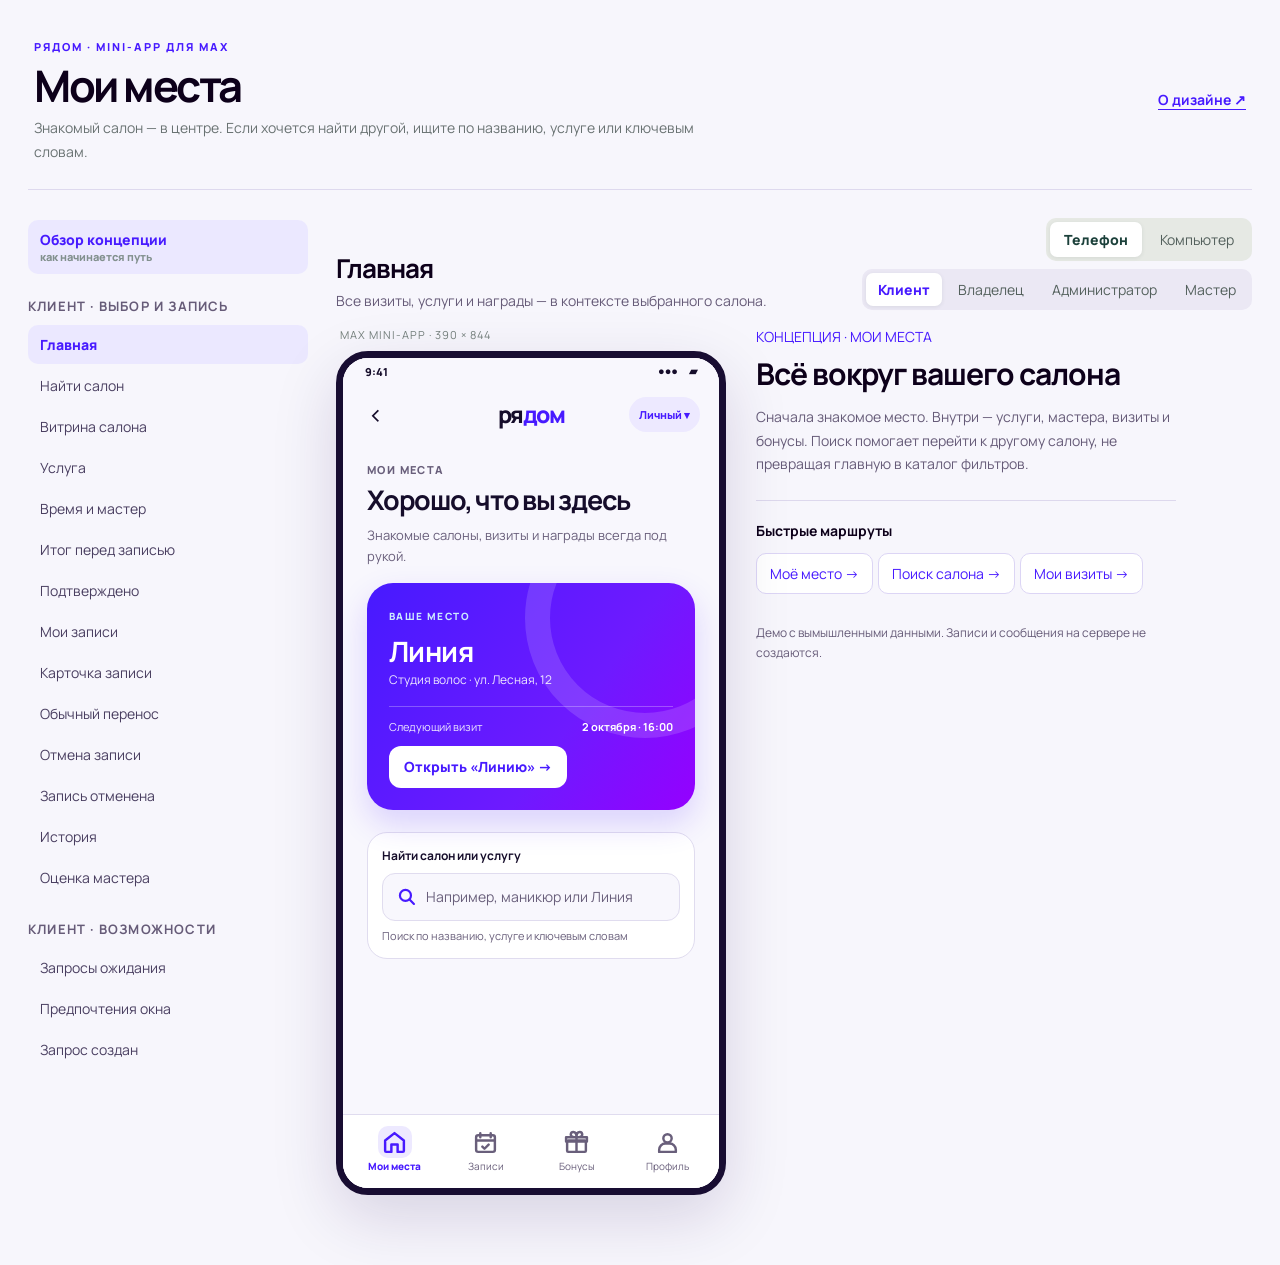
==== commit ecd01000: "Move theme settings to profile and add master monthly calendar" ====
--- a/index.html
+++ b/index.html
@@ -1 +1 @@
-<!doctype html><html lang="ru"><head><meta charset="utf-8"><meta name="viewport" content="width=device-width,initial-scale=1"><title>Рядом · мои места</title><link rel="stylesheet" href="style.css?v=c-max-5"><link rel="stylesheet" href="desktop.css?v=c-max-5"></head><body><div id="app"></div><script src="desktop.js?v=c-max-5"></script><script src="app.js?v=c-max-5"></script></body></html>
+<!doctype html><html lang="ru"><head><meta charset="utf-8"><meta name="viewport" content="width=device-width,initial-scale=1"><title>Рядом · мои места</title><link rel="stylesheet" href="style.css?v=c-max-7"><link rel="stylesheet" href="desktop.css?v=c-max-7"></head><body><div id="app"></div><script src="desktop.js?v=c-max-7"></script><script src="app.js?v=c-max-7"></script></body></html>
--- a/style.css
+++ b/style.css
@@ -26,3 +26,22 @@
 .app-screen.c .c-feature-visit{align-items:center}
 .app-screen.c .c-place-footer button{line-height:1.2}
 .app-screen.c .app-top{position:relative;justify-content:space-between}.app-screen.c .app-top .brand{position:absolute;left:50%;transform:translateX(-50%);white-space:nowrap}.app-screen.c .app-top .back{flex:0 0 44px}.app-screen.c .app-top .top-actions{margin-left:auto}
+.app-screen.c .profile-theme{padding:18px;margin:18px 0 23px}
+.app-screen.c .profile-theme>strong{display:block;font-size:15px}
+.app-screen.c .profile-theme>.mini{margin:4px 0 14px}
+.profile-theme-options{display:grid;grid-template-columns:repeat(2,minmax(0,1fr));gap:10px}
+.profile-theme-options button{border:1.5px solid var(--line);background:var(--bg);color:var(--ink);border-radius:14px;min-height:92px;padding:10px;display:flex;flex-direction:column;align-items:center;justify-content:center;gap:7px;font-weight:800;cursor:pointer}
+.profile-theme-options button.selected{border-color:#471aff;background:var(--light);box-shadow:0 0 0 1px #471aff}
+.theme-swatch{display:grid;place-items:center;width:30px;height:30px;border-radius:10px;font-size:20px}
+.theme-swatch.light{background:#ede9ff;color:#471aff}
+.theme-swatch.dark{background:#2d2054;color:#fff}
+.theme-dark .profile-theme-options button.selected{border-color:#b3a3ff;box-shadow:0 0 0 1px #b3a3ff}
+.theme-dark .theme-swatch.light{background:#f8f7fd;color:#471aff}
+.master-calendar{padding:16px;margin:16px 0 22px}
+.master-month-head{display:grid;grid-template-columns:38px 1fr 38px;align-items:center;text-align:center;gap:6px;margin-bottom:18px}
+.master-month-head button{display:grid;place-items:center;width:38px;height:38px;border:1px solid var(--line);border-radius:12px;background:var(--bg);color:var(--ink);font-size:28px;line-height:1}
+.master-month-head strong,.master-month-head span{display:block}.master-month-head strong{font-size:17px;text-transform:capitalize}.master-month-head span{font-size:11px;color:var(--muted);margin-top:2px}
+.master-days,.master-grid{display:grid;grid-template-columns:repeat(7,minmax(0,1fr));gap:4px;text-align:center}.master-days{margin-bottom:6px;color:var(--muted);font-size:11px;font-weight:800}
+.master-grid button{position:relative;display:flex;flex-direction:column;align-items:center;justify-content:center;gap:2px;aspect-ratio:1;border:1px solid transparent;background:transparent;color:var(--ink);border-radius:12px;padding:2px;font-weight:800;line-height:1}.master-grid button:hover{background:var(--light)}.master-grid button.selected{background:var(--accent);color:#fff}.master-grid button small{display:grid;place-items:center;width:17px;height:17px;border-radius:50%;background:var(--light);color:var(--accent);font-size:10px;line-height:1}.master-grid button.selected small{background:#fff;color:#471aff}.master-grid button:not(.selected):has(small){border-color:var(--line)}
+.master-agenda-title{display:flex;align-items:baseline;justify-content:space-between;gap:10px;margin-bottom:10px}.master-agenda-title h2{margin:0;text-transform:capitalize}.master-agenda-title>span{color:var(--muted);font-size:12px;white-space:nowrap}.master-appointment{display:grid;grid-template-columns:52px 1fr 14px;align-items:center;gap:10px;text-align:left;width:100%;padding:15px;margin-bottom:9px;color:var(--ink);border:1px solid var(--line);cursor:pointer}.master-appointment .master-time{font-size:15px;font-weight:800;color:var(--accent)}.master-appointment strong,.master-appointment small{display:block}.master-appointment small{color:var(--muted);font-size:11px;margin-top:4px}.master-no-appointments{padding:19px;color:var(--muted)}
+.desktop-product .master-calendar{max-width:580px}.desktop-product .master-agenda{max-width:580px}
